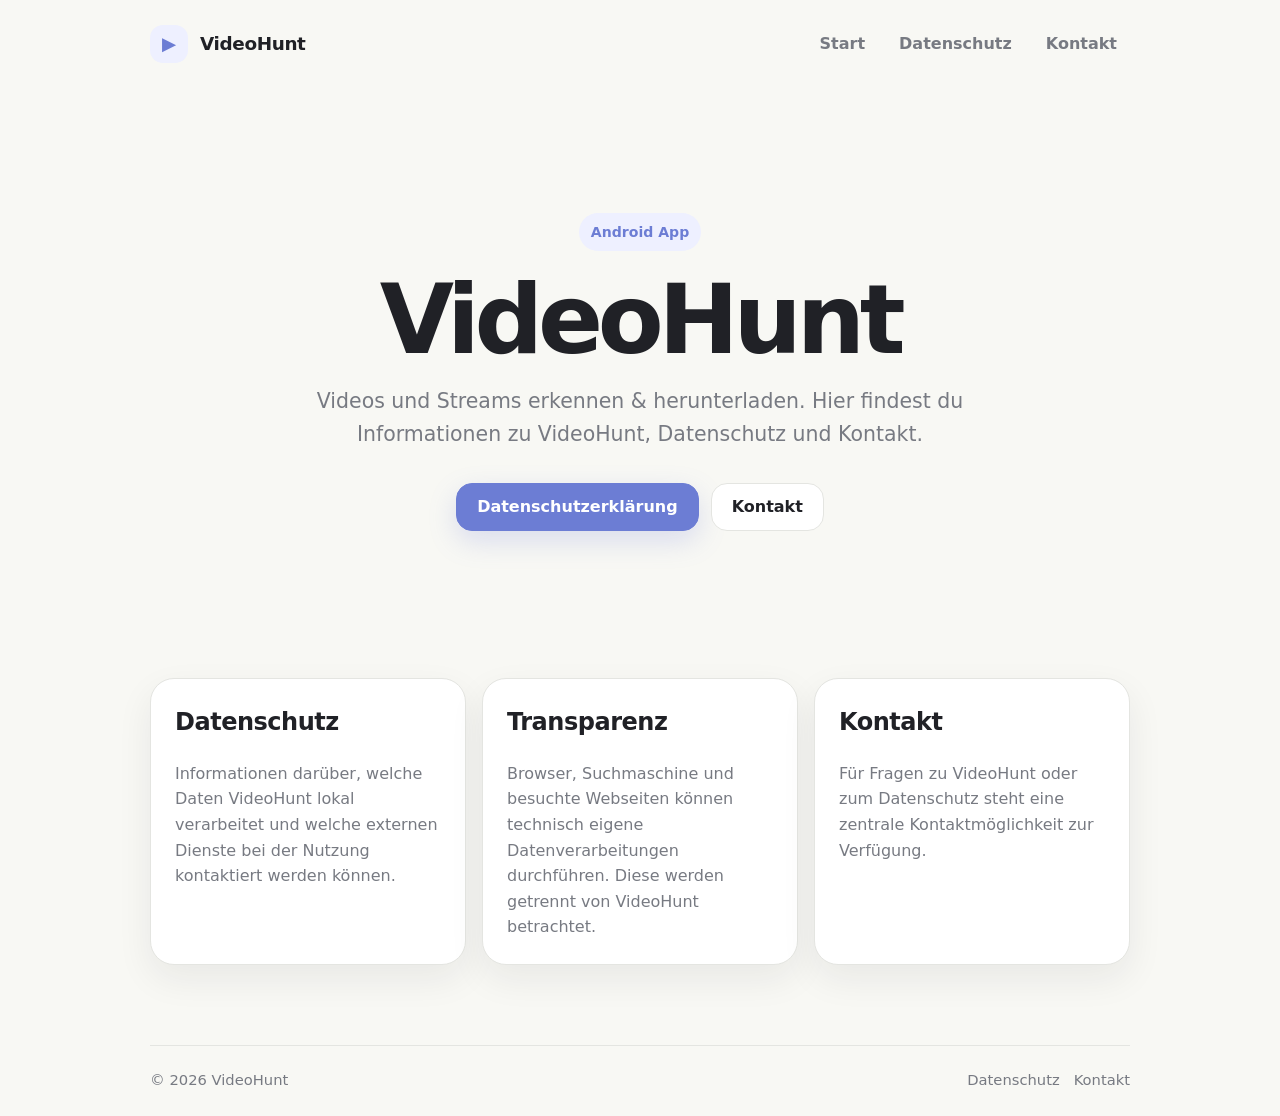
==== index.html @ 34b66975 "Add files via upload" ====
<!doctype html>
<html lang="de">
<head>
  <meta charset="utf-8">
  <meta name="viewport" content="width=device-width, initial-scale=1">
  <meta name="description" content="VideoHunt – Informationen zur Android-App und zum Datenschutz.">
  <meta name="theme-color" content="#f8f8f4">
  <title>VideoHunt</title>
  <link rel="stylesheet" href="styles.css">
</head>
<body>
<div class="site-shell">

<header class="topbar">
  <a class="brand" href="index.html">
    <span class="brand-mark" aria-hidden="true">▶</span>
    <span>VideoHunt</span>
  </a>
  <nav class="nav" aria-label="Hauptnavigation">
    <a href="index.html">Start</a>
    <a href="datenschutz.html">Datenschutz</a>
    <a href="kontakt.html">Kontakt</a>
  </nav>
</header>

<main>
  <section class="hero">
    <div class="hero-card">
      <span class="eyebrow">Android App</span>
      <h1>VideoHunt</h1>
      <p>Videos und Streams erkennen &amp; herunterladen. Hier findest du Informationen zu VideoHunt, Datenschutz und Kontakt.</p>
      <div class="actions">
        <a class="button primary" href="datenschutz.html">Datenschutzerklärung</a>
        <a class="button" href="kontakt.html">Kontakt</a>
      </div>
    </div>
  </section>

  <section class="grid" aria-label="Informationen">
    <article class="card">
      <h2>Datenschutz</h2>
      <p>Informationen darüber, welche Daten VideoHunt lokal verarbeitet und welche externen Dienste bei der Nutzung kontaktiert werden können.</p>
    </article>
    <article class="card">
      <h2>Transparenz</h2>
      <p>Browser, Suchmaschine und besuchte Webseiten können technisch eigene Datenverarbeitungen durchführen. Diese werden getrennt von VideoHunt betrachtet.</p>
    </article>
    <article class="card">
      <h2>Kontakt</h2>
      <p>Für Fragen zu VideoHunt oder zum Datenschutz steht eine zentrale Kontaktmöglichkeit zur Verfügung.</p>
    </article>
  </section>
</main>

<footer>
  <span>© 2026 VideoHunt</span>
  <div class="footer-links">
    <a href="datenschutz.html">Datenschutz</a>
    <a href="kontakt.html">Kontakt</a>
  </div>
</footer>

</div>
</body>
</html>
---- styles.css ----
:root {
  --bg: #f8f8f4;
  --surface: #ffffff;
  --text: #202126;
  --muted: #777a82;
  --line: #e4e5e1;
  --primary: #6c7dd4;
  --primary-soft: #eef0ff;
  --shadow: 0 14px 36px rgba(28, 32, 48, .07);
  --radius-xl: 32px;
  --radius-lg: 24px;
  --radius-md: 18px;
  --max: 980px;
}

* { box-sizing: border-box; }

html { scroll-behavior: smooth; }

body {
  margin: 0;
  font-family: Inter, ui-sans-serif, system-ui, -apple-system, BlinkMacSystemFont,
               "Segoe UI", Roboto, Helvetica, Arial, sans-serif;
  background: var(--bg);
  color: var(--text);
  line-height: 1.6;
}

a { color: inherit; }

.site-shell {
  min-height: 100vh;
  display: flex;
  flex-direction: column;
}

.topbar {
  width: min(calc(100% - 32px), var(--max));
  margin: 22px auto 0;
  display: flex;
  align-items: center;
  justify-content: space-between;
  gap: 20px;
}

.brand {
  display: inline-flex;
  align-items: center;
  gap: 12px;
  text-decoration: none;
  font-weight: 800;
  letter-spacing: -.02em;
  font-size: 1.15rem;
}

.brand-mark {
  width: 38px;
  height: 38px;
  border-radius: 13px;
  display: grid;
  place-items: center;
  background: var(--primary-soft);
  color: var(--primary);
}

.nav {
  display: flex;
  align-items: center;
  gap: 8px;
}

.nav a {
  text-decoration: none;
  color: var(--muted);
  font-weight: 650;
  padding: 9px 13px;
  border-radius: 999px;
}

.nav a:hover,
.nav a[aria-current="page"] {
  color: var(--primary);
  background: var(--primary-soft);
}

main {
  width: min(calc(100% - 32px), var(--max));
  margin: 0 auto;
  flex: 1;
}

.hero {
  min-height: 68vh;
  display: grid;
  place-items: center;
  padding: 72px 0;
}

.hero-card {
  width: 100%;
  max-width: 760px;
  text-align: center;
}

.eyebrow {
  display: inline-flex;
  align-items: center;
  gap: 8px;
  padding: 8px 12px;
  border-radius: 999px;
  background: var(--primary-soft);
  color: var(--primary);
  font-weight: 750;
  font-size: .88rem;
}

h1 {
  margin: 22px 0 10px;
  font-size: clamp(3rem, 8vw, 6rem);
  line-height: .98;
  letter-spacing: -.055em;
}

.hero p {
  margin: 18px auto 0;
  max-width: 660px;
  color: var(--muted);
  font-size: clamp(1.05rem, 2.2vw, 1.28rem);
}

.actions {
  margin-top: 32px;
  display: flex;
  justify-content: center;
  flex-wrap: wrap;
  gap: 12px;
}

.button {
  display: inline-flex;
  align-items: center;
  justify-content: center;
  gap: 8px;
  min-height: 48px;
  padding: 0 20px;
  border-radius: 16px;
  text-decoration: none;
  font-weight: 750;
  border: 1px solid var(--line);
  background: var(--surface);
}

.button.primary {
  background: var(--primary);
  color: white;
  border-color: var(--primary);
  box-shadow: 0 10px 28px rgba(108, 125, 212, .22);
}

.grid {
  display: grid;
  grid-template-columns: repeat(3, 1fr);
  gap: 16px;
  padding-bottom: 80px;
}

.card {
  background: var(--surface);
  border: 1px solid var(--line);
  border-radius: var(--radius-lg);
  padding: 24px;
  box-shadow: var(--shadow);
}

.card h2,
.card h3 {
  margin-top: 0;
  letter-spacing: -.02em;
}

.card p {
  color: var(--muted);
  margin-bottom: 0;
}

.page-header {
  padding: 86px 0 28px;
}

.page-header h1 {
  font-size: clamp(2.5rem, 6vw, 4.7rem);
  margin: 0;
}

.page-header p {
  color: var(--muted);
  max-width: 700px;
}

.content {
  display: grid;
  gap: 18px;
  padding-bottom: 80px;
}

.content section {
  background: var(--surface);
  border: 1px solid var(--line);
  border-radius: var(--radius-lg);
  padding: 26px;
}

.content h2 {
  margin: 0 0 10px;
  letter-spacing: -.025em;
}

.content p,
.content li {
  color: #5e6169;
}

.notice {
  border-left: 4px solid var(--primary);
  background: var(--primary-soft) !important;
}

.placeholder {
  font-weight: 800;
  color: #a13f3f;
  background: #fff0f0;
  padding: 2px 6px;
  border-radius: 6px;
}

footer {
  width: min(calc(100% - 32px), var(--max));
  margin: 0 auto 24px;
  padding-top: 22px;
  border-top: 1px solid var(--line);
  display: flex;
  flex-wrap: wrap;
  gap: 12px 22px;
  align-items: center;
  justify-content: space-between;
  color: var(--muted);
  font-size: .92rem;
}

.footer-links {
  display: flex;
  flex-wrap: wrap;
  gap: 14px;
}

.footer-links a {
  color: var(--muted);
  text-decoration: none;
}

.footer-links a:hover { color: var(--primary); }

@media (max-width: 760px) {
  .topbar {
    align-items: flex-start;
    flex-direction: column;
  }

  .nav {
    width: 100%;
    overflow-x: auto;
  }

  .grid { grid-template-columns: 1fr; }

  .hero {
    min-height: 64vh;
    padding: 56px 0;
  }

  h1 { font-size: clamp(3rem, 15vw, 4.8rem); }

  .page-header { padding-top: 58px; }
}
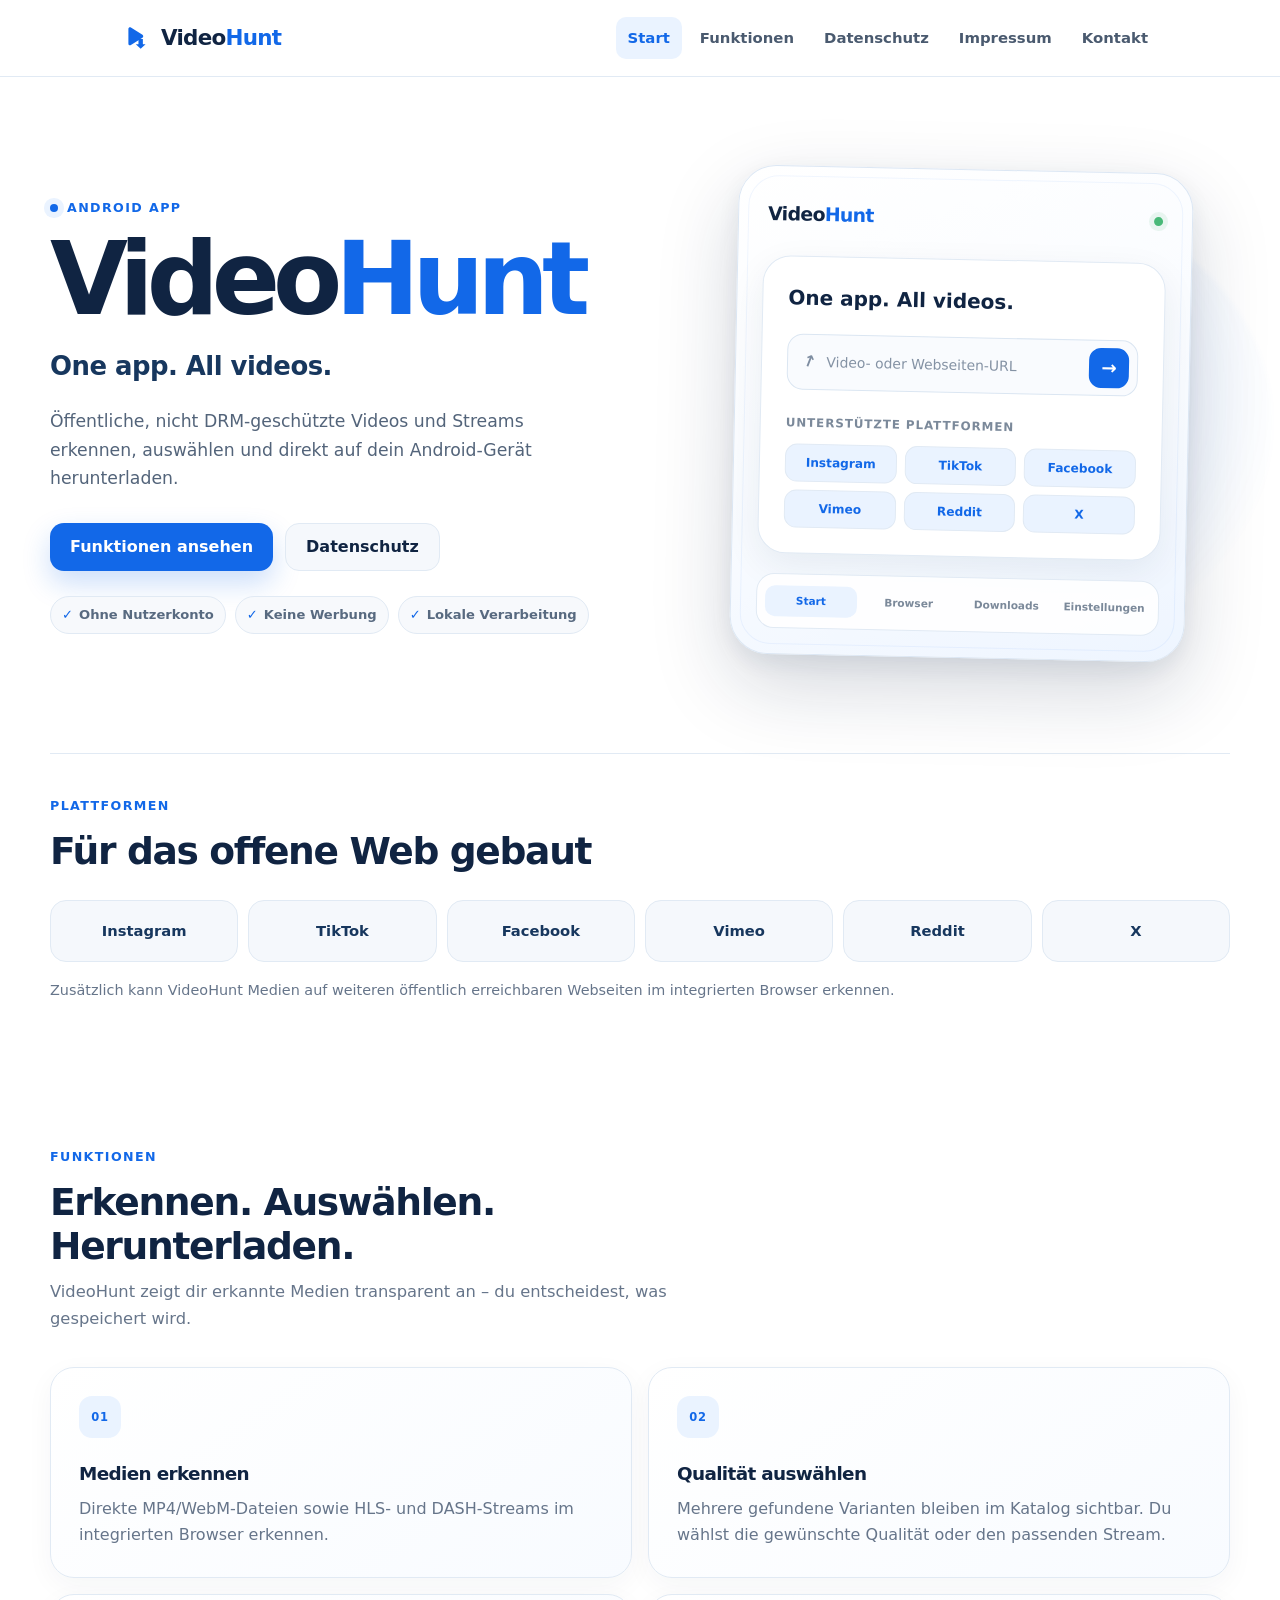
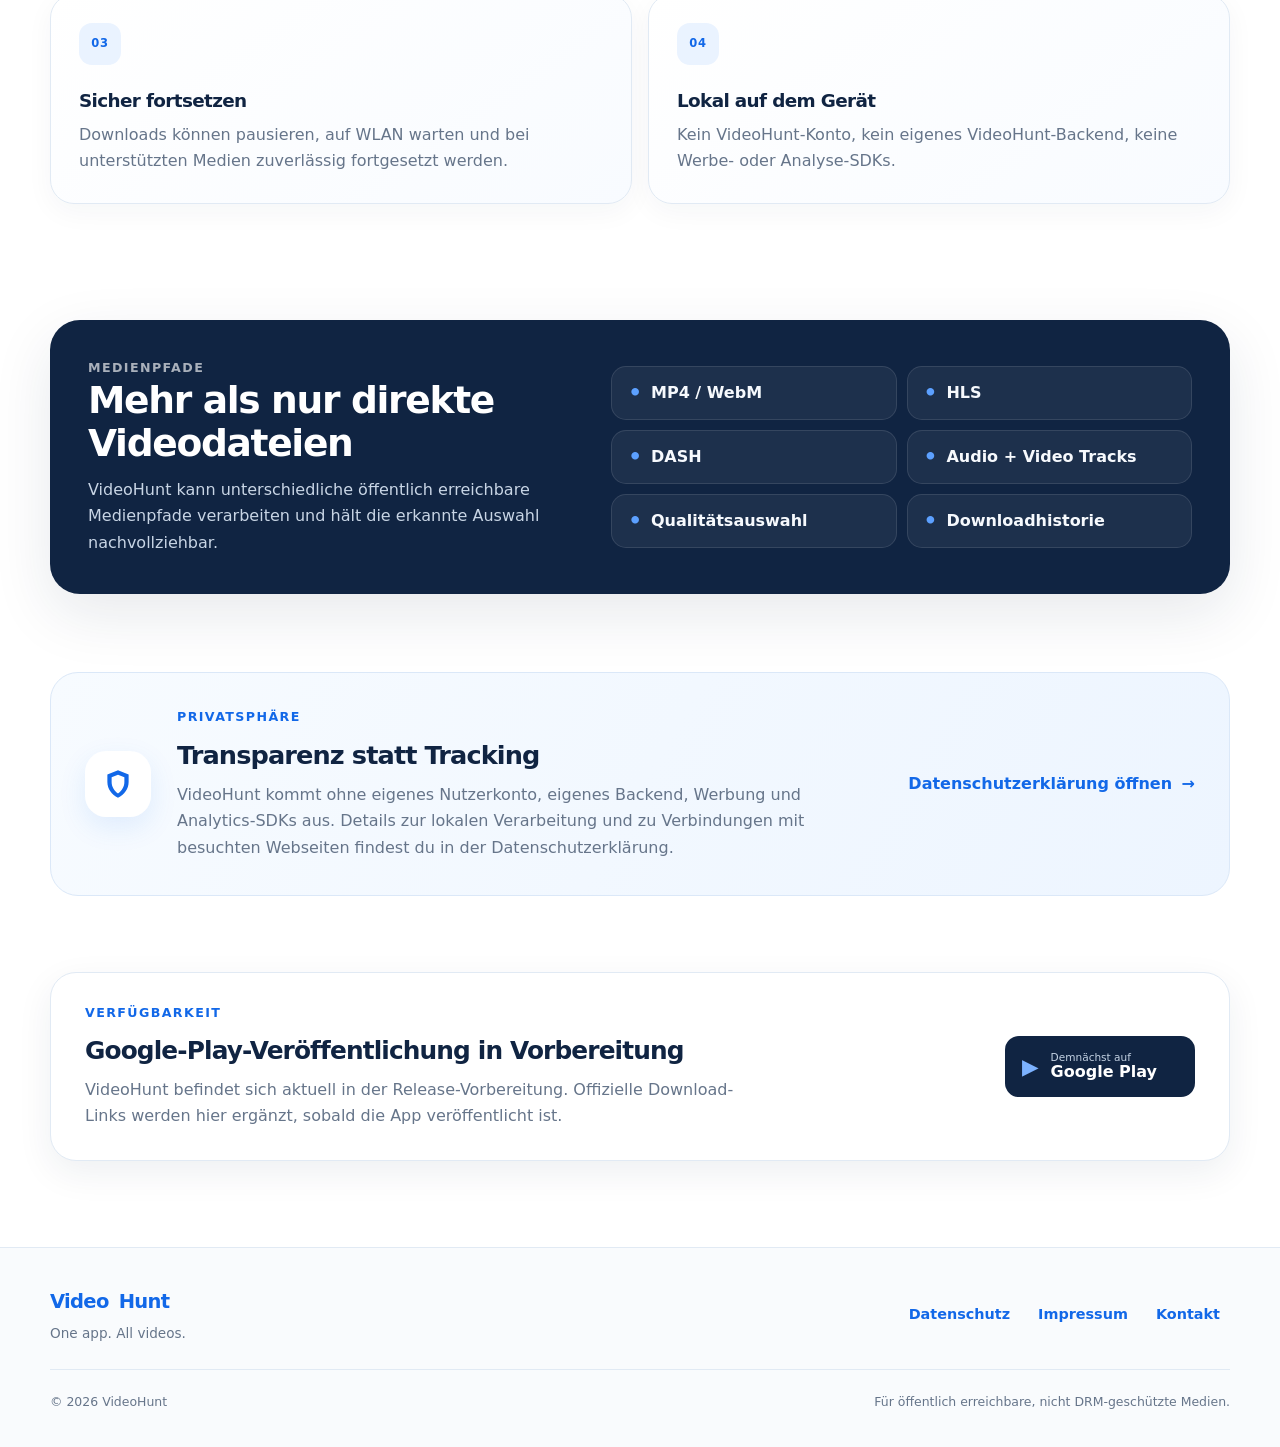
==== commit 4c5e860e: "Add files via upload" ====
--- a/index.html
+++ b/index.html
@@ -3,63 +3,198 @@
 <head>
   <meta charset="utf-8">
   <meta name="viewport" content="width=device-width, initial-scale=1">
-  <meta name="description" content="VideoHunt – Informationen zur Android-App und zum Datenschutz.">
-  <meta name="theme-color" content="#f8f8f4">
-  <title>VideoHunt</title>
+  <meta name="description" content="VideoHunt erkennt öffentlich erreichbare, nicht DRM-geschützte Videos und Streams und lädt sie direkt auf dein Android-Gerät.">
+  <meta name="theme-color" content="#ffffff">
+  <meta name="robots" content="index,follow">
+  <title>VideoHunt – One app. All videos.</title>
   <link rel="stylesheet" href="styles.css">
 </head>
-<body>
-<div class="site-shell">
-
-<header class="topbar">
-  <a class="brand" href="index.html">
-    <span class="brand-mark" aria-hidden="true">▶</span>
-    <span>VideoHunt</span>
-  </a>
-  <nav class="nav" aria-label="Hauptnavigation">
-    <a href="index.html">Start</a>
-    <a href="datenschutz.html">Datenschutz</a>
-    <a href="kontakt.html">Kontakt</a>
-  </nav>
-</header>
-
-<main>
-  <section class="hero">
-    <div class="hero-card">
-      <span class="eyebrow">Android App</span>
-      <h1>VideoHunt</h1>
-      <p>Videos und Streams erkennen &amp; herunterladen. Hier findest du Informationen zu VideoHunt, Datenschutz und Kontakt.</p>
-      <div class="actions">
-        <a class="button primary" href="datenschutz.html">Datenschutzerklärung</a>
-        <a class="button" href="kontakt.html">Kontakt</a>
+<body class="home-page">
+  <header class="site-header">
+    <nav class="site-nav" aria-label="Hauptnavigation">
+      <a class="brand" href="./" aria-label="VideoHunt Startseite">
+        <span class="brand-mark" aria-hidden="true">
+          <svg viewBox="0 0 48 48" role="img">
+            <path d="M13 10.5c0-2 2.2-3.2 3.9-2.1l17.9 11.4c1.6 1 1.6 3.4 0 4.4L16.9 35.6c-1.7 1.1-3.9-.1-3.9-2.1v-23Z" fill="currentColor"/>
+            <path d="M28.6 26.2v8.1h-4.2l7.6 7.2 7.6-7.2h-4.2v-8.1h-6.8Z" fill="currentColor"/>
+          </svg>
+        </span>
+        <span class="brand-word"><span class="brand-video">Video</span><span class="brand-hunt">Hunt</span></span>
+      </a>
+
+      <div class="links">
+        <a class="nav-link active" href="./">Start</a>
+        <a class="nav-link" href="#features">Funktionen</a>
+        <a class="nav-link" href="datenschutz.html">Datenschutz</a>
+        <a class="nav-link" href="impressum.html">Impressum</a>
+        <a class="nav-link" href="kontakt.html">Kontakt</a>
+      </div>
+    </nav>
+  </header>
+
+  <main class="home-main">
+    <section class="hero" aria-labelledby="hero-title">
+      <div class="hero-copy">
+        <div class="eyebrow"><span class="eyebrow-dot"></span> Android App</div>
+        <h1 id="hero-title"><span>Video</span><strong>Hunt</strong></h1>
+        <p class="tagline">One app. All videos.</p>
+        <p class="hero-text">
+          Öffentliche, nicht DRM-geschützte Videos und Streams erkennen, auswählen und direkt auf dein Android-Gerät herunterladen.
+        </p>
+
+        <div class="hero-actions">
+          <a class="button button-primary" href="#features">Funktionen ansehen</a>
+          <a class="button button-secondary" href="datenschutz.html">Datenschutz</a>
+        </div>
+
+        <div class="trust-row" aria-label="VideoHunt Eigenschaften">
+          <span>Ohne Nutzerkonto</span>
+          <span>Keine Werbung</span>
+          <span>Lokale Verarbeitung</span>
+        </div>
+      </div>
+
+      <div class="hero-visual" aria-hidden="true">
+        <div class="visual-glow"></div>
+        <div class="app-shell">
+          <div class="app-topbar">
+            <div class="app-logo-mini"><span>Video</span><strong>Hunt</strong></div>
+            <span class="status-dot"></span>
+          </div>
+          <div class="app-panel">
+            <div class="app-title">One app. All videos.</div>
+            <div class="url-field">
+              <span class="link-symbol">↗</span>
+              <span class="url-placeholder">Video- oder Webseiten-URL</span>
+              <span class="go-button">→</span>
+            </div>
+            <div class="platform-label">Unterstützte Plattformen</div>
+            <div class="platform-grid">
+              <span>Instagram</span>
+              <span>TikTok</span>
+              <span>Facebook</span>
+              <span>Vimeo</span>
+              <span>Reddit</span>
+              <span>X</span>
+            </div>
+          </div>
+          <div class="app-dock">
+            <span class="dock-active">Start</span>
+            <span>Browser</span>
+            <span>Downloads</span>
+            <span>Einstellungen</span>
+          </div>
+        </div>
+      </div>
+    </section>
+
+    <section class="platforms" aria-labelledby="platforms-title">
+      <div class="section-heading compact-heading">
+        <p class="section-kicker">Plattformen</p>
+        <h2 id="platforms-title">Für das offene Web gebaut</h2>
+      </div>
+      <div class="platform-strip" aria-label="Unterstützte Plattformen">
+        <span>Instagram</span>
+        <span>TikTok</span>
+        <span>Facebook</span>
+        <span>Vimeo</span>
+        <span>Reddit</span>
+        <span>X</span>
+      </div>
+      <p class="platform-note">Zusätzlich kann VideoHunt Medien auf weiteren öffentlich erreichbaren Webseiten im integrierten Browser erkennen.</p>
+    </section>
+
+    <section class="features-section" id="features" aria-labelledby="features-title">
+      <div class="section-heading">
+        <p class="section-kicker">Funktionen</p>
+        <h2 id="features-title">Erkennen. Auswählen. Herunterladen.</h2>
+        <p>VideoHunt zeigt dir erkannte Medien transparent an – du entscheidest, was gespeichert wird.</p>
+      </div>
+
+      <div class="feature-grid">
+        <article class="feature-card">
+          <div class="feature-icon" aria-hidden="true">01</div>
+          <h3>Medien erkennen</h3>
+          <p>Direkte MP4/WebM-Dateien sowie HLS- und DASH-Streams im integrierten Browser erkennen.</p>
+        </article>
+
+        <article class="feature-card">
+          <div class="feature-icon" aria-hidden="true">02</div>
+          <h3>Qualität auswählen</h3>
+          <p>Mehrere gefundene Varianten bleiben im Katalog sichtbar. Du wählst die gewünschte Qualität oder den passenden Stream.</p>
+        </article>
+
+        <article class="feature-card">
+          <div class="feature-icon" aria-hidden="true">03</div>
+          <h3>Sicher fortsetzen</h3>
+          <p>Downloads können pausieren, auf WLAN warten und bei unterstützten Medien zuverlässig fortgesetzt werden.</p>
+        </article>
+
+        <article class="feature-card">
+          <div class="feature-icon" aria-hidden="true">04</div>
+          <h3>Lokal auf dem Gerät</h3>
+          <p>Kein VideoHunt-Konto, kein eigenes VideoHunt-Backend, keine Werbe- oder Analyse-SDKs.</p>
+        </article>
+      </div>
+    </section>
+
+    <section class="format-section" aria-labelledby="formats-title">
+      <div class="format-copy">
+        <p class="section-kicker">Medienpfade</p>
+        <h2 id="formats-title">Mehr als nur direkte Videodateien</h2>
+        <p>VideoHunt kann unterschiedliche öffentlich erreichbare Medienpfade verarbeiten und hält die erkannte Auswahl nachvollziehbar.</p>
+      </div>
+      <div class="format-list">
+        <span>MP4 / WebM</span>
+        <span>HLS</span>
+        <span>DASH</span>
+        <span>Audio + Video Tracks</span>
+        <span>Qualitätsauswahl</span>
+        <span>Downloadhistorie</span>
+      </div>
+    </section>
+
+    <section class="privacy-section" aria-labelledby="privacy-title">
+      <div class="privacy-badge" aria-hidden="true">
+        <svg viewBox="0 0 32 32"><path d="M16 3 6 7v7.2c0 6.5 4.1 12 10 14.8 5.9-2.8 10-8.3 10-14.8V7L16 3Zm0 4.2 6 2.4v4.6c0 4.5-2.5 8.5-6 10.8-3.5-2.3-6-6.3-6-10.8V9.6l6-2.4Z" fill="currentColor"/></svg>
+      </div>
+      <div class="privacy-copy">
+        <p class="section-kicker">Privatsphäre</p>
+        <h2 id="privacy-title">Transparenz statt Tracking</h2>
+        <p>VideoHunt kommt ohne eigenes Nutzerkonto, eigenes Backend, Werbung und Analytics-SDKs aus. Details zur lokalen Verarbeitung und zu Verbindungen mit besuchten Webseiten findest du in der Datenschutzerklärung.</p>
+      </div>
+      <a class="text-link" href="datenschutz.html">Datenschutzerklärung öffnen <span>→</span></a>
+    </section>
+
+    <section class="release-note" aria-label="Hinweis zur Verfügbarkeit">
+      <div>
+        <p class="section-kicker">Verfügbarkeit</p>
+        <h2>Google-Play-Veröffentlichung in Vorbereitung</h2>
+        <p>VideoHunt befindet sich aktuell in der Release-Vorbereitung. Offizielle Download-Links werden hier ergänzt, sobald die App veröffentlicht ist.</p>
+      </div>
+      <div class="play-placeholder" aria-hidden="true">
+        <span class="play-triangle">▶</span>
+        <div><small>Demnächst auf</small><strong>Google Play</strong></div>
+      </div>
+    </section>
+  </main>
+
+  <footer class="site-footer">
+    <div class="footer-inner">
+      <div class="footer-brand">
+        <a class="brand footer-logo" href="./"><span class="brand-video">Video</span><span class="brand-hunt">Hunt</span></a>
+        <p>One app. All videos.</p>
+      </div>
+      <div class="footer-links">
+        <a href="datenschutz.html">Datenschutz</a>
+        <a href="impressum.html">Impressum</a>
+        <a href="kontakt.html">Kontakt</a>
       </div>
     </div>
-  </section>
-
-  <section class="grid" aria-label="Informationen">
-    <article class="card">
-      <h2>Datenschutz</h2>
-      <p>Informationen darüber, welche Daten VideoHunt lokal verarbeitet und welche externen Dienste bei der Nutzung kontaktiert werden können.</p>
-    </article>
-    <article class="card">
-      <h2>Transparenz</h2>
-      <p>Browser, Suchmaschine und besuchte Webseiten können technisch eigene Datenverarbeitungen durchführen. Diese werden getrennt von VideoHunt betrachtet.</p>
-    </article>
-    <article class="card">
-      <h2>Kontakt</h2>
-      <p>Für Fragen zu VideoHunt oder zum Datenschutz steht eine zentrale Kontaktmöglichkeit zur Verfügung.</p>
-    </article>
-  </section>
-</main>
-
-<footer>
-  <span>© 2026 VideoHunt</span>
-  <div class="footer-links">
-    <a href="datenschutz.html">Datenschutz</a>
-    <a href="kontakt.html">Kontakt</a>
-  </div>
-</footer>
-
-</div>
+    <div class="footer-bottom">
+      <span>© 2026 VideoHunt</span>
+      <span>Für öffentlich erreichbare, nicht DRM-geschützte Medien.</span>
+    </div>
+  </footer>
 </body>
 </html>
--- a/styles.css
+++ b/styles.css
@@ -1,284 +1,289 @@
 :root {
-  --bg: #f8f8f4;
-  --surface: #ffffff;
-  --text: #202126;
-  --muted: #777a82;
-  --line: #e4e5e1;
-  --primary: #6c7dd4;
-  --primary-soft: #eef0ff;
-  --shadow: 0 14px 36px rgba(28, 32, 48, .07);
-  --radius-xl: 32px;
-  --radius-lg: 24px;
-  --radius-md: 18px;
-  --max: 980px;
+  color-scheme: light;
+  --blue: #1268e8;
+  --blue-strong: #0758d3;
+  --blue-soft: #eaf3ff;
+  --navy: #102442;
+  --navy-2: #17375e;
+  --text: #263447;
+  --muted: #66758a;
+  --surface: #f5f8fc;
+  --surface-strong: #edf4fc;
+  --line: #e1eaf4;
+  --white: #ffffff;
+  --shadow: 0 20px 60px rgba(16, 36, 66, .10);
+  --shadow-soft: 0 12px 36px rgba(16, 36, 66, .07);
 }
 
 * { box-sizing: border-box; }
-
 html { scroll-behavior: smooth; }
-
 body {
   margin: 0;
-  font-family: Inter, ui-sans-serif, system-ui, -apple-system, BlinkMacSystemFont,
-               "Segoe UI", Roboto, Helvetica, Arial, sans-serif;
-  background: var(--bg);
+  font-family: Inter, ui-sans-serif, system-ui, -apple-system, BlinkMacSystemFont, "Segoe UI", sans-serif;
   color: var(--text);
-  line-height: 1.6;
-}
-
-a { color: inherit; }
-
-.site-shell {
-  min-height: 100vh;
+  background: var(--white);
+  line-height: 1.65;
+  -webkit-font-smoothing: antialiased;
+}
+
+a { color: var(--blue); text-underline-offset: 3px; }
+a:hover { color: var(--blue-strong); }
+
+header { border-bottom: 1px solid var(--line); background: rgba(255,255,255,.94); }
+.site-header { position: sticky; top: 0; z-index: 50; backdrop-filter: blur(14px); }
+nav, main, footer { width: min(1040px, calc(100% - 36px)); margin-inline: auto; }
+
+nav,
+.site-nav {
+  min-height: 76px;
   display: flex;
-  flex-direction: column;
-}
-
-.topbar {
-  width: min(calc(100% - 32px), var(--max));
-  margin: 22px auto 0;
-  display: flex;
   align-items: center;
   justify-content: space-between;
-  gap: 20px;
+  gap: 28px;
 }
 
 .brand {
   display: inline-flex;
   align-items: center;
-  gap: 12px;
+  gap: 10px;
+  color: var(--navy);
+  font-size: 1.34rem;
+  font-weight: 850;
+  letter-spacing: -.035em;
   text-decoration: none;
-  font-weight: 800;
-  letter-spacing: -.02em;
-  font-size: 1.15rem;
-}
-
+  white-space: nowrap;
+}
+.brand:hover { color: var(--navy); }
 .brand-mark {
-  width: 38px;
-  height: 38px;
-  border-radius: 13px;
+  width: 31px;
+  height: 31px;
   display: grid;
   place-items: center;
-  background: var(--primary-soft);
-  color: var(--primary);
-}
-
-.nav {
+  color: var(--blue);
+}
+.brand-mark svg { width: 100%; height: 100%; display: block; }
+.brand-word { display: inline-flex; }
+.brand-video { color: var(--navy); }
+.brand-hunt { color: var(--blue); }
+.brand > span:not(.brand-mark):not(.brand-word) { color: var(--blue); }
+
+.links {
   display: flex;
   align-items: center;
-  gap: 8px;
-}
-
-.nav a {
+  justify-content: flex-end;
+  gap: 6px;
+  flex-wrap: wrap;
+}
+.links a,
+.nav-link {
+  color: #4a5a6f;
+  padding: 9px 12px;
+  border-radius: 10px;
+  font-size: .93rem;
+  font-weight: 650;
   text-decoration: none;
-  color: var(--muted);
-  font-weight: 650;
-  padding: 9px 13px;
-  border-radius: 999px;
-}
-
-.nav a:hover,
-.nav a[aria-current="page"] {
-  color: var(--primary);
-  background: var(--primary-soft);
-}
-
-main {
-  width: min(calc(100% - 32px), var(--max));
-  margin: 0 auto;
-  flex: 1;
-}
-
-.hero {
-  min-height: 68vh;
-  display: grid;
-  place-items: center;
-  padding: 72px 0;
-}
-
-.hero-card {
-  width: 100%;
-  max-width: 760px;
-  text-align: center;
-}
-
-.eyebrow {
-  display: inline-flex;
-  align-items: center;
-  gap: 8px;
-  padding: 8px 12px;
-  border-radius: 999px;
-  background: var(--primary-soft);
-  color: var(--primary);
-  font-weight: 750;
-  font-size: .88rem;
-}
-
-h1 {
-  margin: 22px 0 10px;
-  font-size: clamp(3rem, 8vw, 6rem);
-  line-height: .98;
-  letter-spacing: -.055em;
-}
-
-.hero p {
-  margin: 18px auto 0;
-  max-width: 660px;
-  color: var(--muted);
-  font-size: clamp(1.05rem, 2.2vw, 1.28rem);
-}
-
-.actions {
-  margin-top: 32px;
-  display: flex;
-  justify-content: center;
-  flex-wrap: wrap;
-  gap: 12px;
-}
-
-.button {
-  display: inline-flex;
-  align-items: center;
-  justify-content: center;
-  gap: 8px;
-  min-height: 48px;
-  padding: 0 20px;
-  border-radius: 16px;
-  text-decoration: none;
-  font-weight: 750;
-  border: 1px solid var(--line);
-  background: var(--surface);
-}
-
-.button.primary {
-  background: var(--primary);
-  color: white;
-  border-color: var(--primary);
-  box-shadow: 0 10px 28px rgba(108, 125, 212, .22);
-}
-
-.grid {
-  display: grid;
-  grid-template-columns: repeat(3, 1fr);
-  gap: 16px;
-  padding-bottom: 80px;
-}
+  transition: background .18s ease, color .18s ease;
+}
+.links a:hover,
+.nav-link:hover { color: var(--blue); background: var(--blue-soft); }
+.links .active { color: var(--blue); background: var(--blue-soft); }
+
+main { padding: 54px 0 76px; }
+h1, h2, h3 { color: var(--navy); line-height: 1.16; letter-spacing: -.035em; }
+h1 { font-size: clamp(2.25rem, 6vw, 3.4rem); margin: 0; }
+h2 { font-size: clamp(1.65rem, 3.5vw, 2.35rem); margin: 0; }
+h3 { font-size: 1.15rem; margin: 0; }
+p { margin-top: .7rem; }
+.meta { color: var(--muted); }
 
 .card {
   background: var(--surface);
   border: 1px solid var(--line);
-  border-radius: var(--radius-lg);
+  border-radius: 22px;
   padding: 24px;
-  box-shadow: var(--shadow);
-}
-
-.card h2,
-.card h3 {
-  margin-top: 0;
-  letter-spacing: -.02em;
-}
-
-.card p {
-  color: var(--muted);
-  margin-bottom: 0;
-}
-
-.page-header {
-  padding: 86px 0 28px;
-}
-
-.page-header h1 {
-  font-size: clamp(2.5rem, 6vw, 4.7rem);
-  margin: 0;
-}
-
-.page-header p {
-  color: var(--muted);
-  max-width: 700px;
-}
-
-.content {
+}
+
+/* Landing page */
+.home-main { width: min(1180px, calc(100% - 36px)); padding-top: 0; }
+.hero {
+  min-height: 650px;
   display: grid;
-  gap: 18px;
-  padding-bottom: 80px;
-}
-
-.content section {
-  background: var(--surface);
-  border: 1px solid var(--line);
-  border-radius: var(--radius-lg);
-  padding: 26px;
-}
-
-.content h2 {
-  margin: 0 0 10px;
-  letter-spacing: -.025em;
-}
-
-.content p,
-.content li {
-  color: #5e6169;
-}
-
-.notice {
-  border-left: 4px solid var(--primary);
-  background: var(--primary-soft) !important;
-}
-
-.placeholder {
+  grid-template-columns: minmax(0, 1.02fr) minmax(360px, .98fr);
+  align-items: center;
+  gap: clamp(38px, 7vw, 86px);
+  padding: 72px 0 74px;
+}
+.hero-copy { max-width: 640px; }
+.eyebrow,
+.section-kicker {
+  margin: 0 0 13px;
+  color: var(--blue);
+  font-size: .79rem;
   font-weight: 800;
-  color: #a13f3f;
-  background: #fff0f0;
-  padding: 2px 6px;
-  border-radius: 6px;
-}
-
-footer {
-  width: min(calc(100% - 32px), var(--max));
-  margin: 0 auto 24px;
-  padding-top: 22px;
-  border-top: 1px solid var(--line);
-  display: flex;
-  flex-wrap: wrap;
-  gap: 12px 22px;
-  align-items: center;
-  justify-content: space-between;
-  color: var(--muted);
-  font-size: .92rem;
-}
-
-.footer-links {
-  display: flex;
-  flex-wrap: wrap;
-  gap: 14px;
-}
-
-.footer-links a {
-  color: var(--muted);
+  letter-spacing: .11em;
+  text-transform: uppercase;
+}
+.eyebrow { display: inline-flex; align-items: center; gap: 9px; }
+.eyebrow-dot { width: 8px; height: 8px; border-radius: 99px; background: var(--blue); box-shadow: 0 0 0 6px var(--blue-soft); }
+.hero h1 { font-size: clamp(3.6rem, 8.4vw, 6.3rem); letter-spacing: -.07em; line-height: .94; }
+.hero h1 span { color: var(--navy); font-weight: 850; }
+.hero h1 strong { color: var(--blue); font-weight: 850; }
+.tagline { color: var(--navy-2); font-size: clamp(1.25rem, 3vw, 1.62rem); font-weight: 720; letter-spacing: -.02em; margin: 18px 0 0; }
+.hero-text { max-width: 620px; margin: 20px 0 0; color: #53647a; font-size: 1.08rem; }
+.hero-actions { display: flex; gap: 12px; flex-wrap: wrap; margin-top: 30px; }
+.button {
+  min-height: 48px;
+  display: inline-flex;
+  align-items: center;
+  justify-content: center;
+  padding: 0 20px;
+  border-radius: 14px;
+  font-weight: 760;
   text-decoration: none;
-}
-
-.footer-links a:hover { color: var(--primary); }
+  transition: transform .18s ease, box-shadow .18s ease, background .18s ease;
+}
+.button:hover { transform: translateY(-1px); }
+.button-primary { color: #fff; background: var(--blue); box-shadow: 0 12px 28px rgba(18,104,232,.22); }
+.button-primary:hover { color: #fff; background: var(--blue-strong); box-shadow: 0 16px 34px rgba(18,104,232,.28); }
+.button-secondary { color: var(--navy); background: var(--surface); border: 1px solid var(--line); }
+.button-secondary:hover { color: var(--blue); background: var(--blue-soft); }
+.trust-row { display: flex; flex-wrap: wrap; gap: 9px; margin-top: 25px; }
+.trust-row span { color: #586a80; background: #f7f9fc; border: 1px solid var(--line); border-radius: 999px; padding: 7px 11px; font-size: .82rem; font-weight: 650; }
+.trust-row span::before { content: "✓"; color: var(--blue); font-weight: 900; margin-right: 6px; }
+
+.hero-visual { position: relative; min-height: 530px; display: grid; place-items: center; }
+.visual-glow { position: absolute; inset: 8% -8% 4% 5%; border-radius: 50%; background: radial-gradient(circle at 52% 44%, rgba(18,104,232,.19), rgba(18,104,232,.05) 48%, transparent 72%); filter: blur(2px); }
+.app-shell {
+  position: relative;
+  width: min(100%, 455px);
+  min-height: 472px;
+  padding: 25px;
+  border: 1px solid #dce7f4;
+  border-radius: 38px;
+  background: linear-gradient(160deg, #fff 0%, #f8fbff 58%, #eef5ff 100%);
+  box-shadow: 0 30px 80px rgba(16, 36, 66, .18), 0 8px 22px rgba(16, 36, 66, .07);
+  transform: rotate(1.2deg);
+}
+.app-shell::before { content: ""; position: absolute; inset: 9px; border-radius: 31px; border: 1px solid rgba(18,104,232,.06); pointer-events: none; }
+.app-topbar { display: flex; align-items: center; justify-content: space-between; padding: 7px 4px 26px; }
+.app-logo-mini { color: var(--navy); font-size: 1.18rem; font-weight: 850; letter-spacing: -.035em; }
+.app-logo-mini strong { color: var(--blue); }
+.status-dot { width: 9px; height: 9px; background: #49b978; border-radius: 99px; box-shadow: 0 0 0 5px rgba(73,185,120,.11); }
+.app-panel { background: #fff; border: 1px solid var(--line); border-radius: 28px; padding: 25px; box-shadow: var(--shadow-soft); }
+.app-title { color: var(--navy); font-size: 1.25rem; font-weight: 780; }
+.url-field { display: grid; grid-template-columns: auto 1fr auto; align-items: center; gap: 10px; margin-top: 19px; min-height: 56px; padding: 7px 8px 7px 15px; border: 1px solid #dbe6f2; border-radius: 16px; background: #f9fbfe; }
+.link-symbol { color: #7e8da1; font-weight: 800; transform: rotate(-25deg); }
+.url-placeholder { color: #8492a4; font-size: .87rem; white-space: nowrap; overflow: hidden; text-overflow: ellipsis; }
+.go-button { width: 40px; height: 40px; border-radius: 12px; display: grid; place-items: center; color: #fff; background: var(--blue); font-size: 1.15rem; font-weight: 800; }
+.platform-label { margin-top: 24px; color: #7b899a; font-size: .74rem; font-weight: 800; text-transform: uppercase; letter-spacing: .08em; }
+.platform-grid { display: grid; grid-template-columns: repeat(3, 1fr); gap: 8px; margin-top: 10px; }
+.platform-grid span { display: grid; place-items: center; min-height: 38px; border: 1px solid #e1eaf4; border-radius: 12px; color: var(--blue); background: var(--blue-soft); font-size: .76rem; font-weight: 740; }
+.app-dock { display: grid; grid-template-columns: repeat(4, 1fr); gap: 6px; margin-top: 20px; padding: 11px 8px; border: 1px solid var(--line); border-radius: 18px; background: rgba(255,255,255,.9); }
+.app-dock span { color: #7b899a; text-align: center; font-size: .66rem; font-weight: 700; padding: 7px 2px; border-radius: 10px; }
+.app-dock .dock-active { color: var(--blue); background: var(--blue-soft); }
+
+.platforms { padding: 42px 0 68px; border-top: 1px solid var(--line); }
+.compact-heading { display: grid; grid-template-columns: auto 1fr; align-items: baseline; column-gap: 20px; }
+.compact-heading .section-kicker { grid-column: 1 / -1; }
+.platform-strip { display: grid; grid-template-columns: repeat(6, 1fr); gap: 10px; margin-top: 27px; }
+.platform-strip span { min-height: 62px; display: grid; place-items: center; padding: 10px; border: 1px solid var(--line); border-radius: 16px; background: var(--surface); color: var(--navy-2); font-size: .92rem; font-weight: 730; }
+.platform-note { color: var(--muted); font-size: .9rem; margin: 17px 0 0; }
+
+.features-section { padding: 76px 0; }
+.section-heading { max-width: 700px; }
+.section-heading > p:last-child { color: var(--muted); font-size: 1.02rem; }
+.feature-grid { display: grid; grid-template-columns: repeat(2, minmax(0, 1fr)); gap: 16px; margin-top: 34px; }
+.feature-card { padding: 28px; border: 1px solid var(--line); border-radius: 24px; background: linear-gradient(145deg, #fff, #f8fbff); box-shadow: 0 8px 28px rgba(16,36,66,.045); }
+.feature-icon { width: 42px; height: 42px; display: grid; place-items: center; margin-bottom: 25px; border-radius: 13px; color: var(--blue); background: var(--blue-soft); font-size: .72rem; font-weight: 850; letter-spacing: .07em; }
+.feature-card p { color: var(--muted); margin-bottom: 0; }
+
+.format-section { display: grid; grid-template-columns: .9fr 1.1fr; gap: 48px; align-items: center; margin: 40px 0 78px; padding: 38px; border-radius: 30px; background: var(--navy); box-shadow: var(--shadow); }
+.format-section h2, .format-section .section-kicker { color: #fff; }
+.format-section .section-kicker { opacity: .64; }
+.format-section p { color: #c8d5e5; margin-bottom: 0; }
+.format-list { display: grid; grid-template-columns: repeat(2, 1fr); gap: 10px; }
+.format-list span { min-height: 54px; display: flex; align-items: center; padding: 0 16px; border: 1px solid rgba(255,255,255,.11); border-radius: 15px; color: #f6f9fd; background: rgba(255,255,255,.055); font-weight: 700; }
+.format-list span::before { content: "•"; color: #5ca0ff; font-size: 1.35rem; margin-right: 9px; }
+
+.privacy-section { display: grid; grid-template-columns: auto 1fr auto; align-items: center; gap: 26px; padding: 34px; border: 1px solid #dbe8f8; border-radius: 28px; background: linear-gradient(120deg, #f7fbff, #edf5ff); }
+.privacy-badge { width: 66px; height: 66px; display: grid; place-items: center; border-radius: 21px; color: var(--blue); background: #fff; box-shadow: 0 10px 28px rgba(18,104,232,.10); }
+.privacy-badge svg { width: 34px; height: 34px; }
+.privacy-copy h2 { font-size: 1.6rem; }
+.privacy-copy p:last-child { color: var(--muted); margin-bottom: 0; }
+.text-link { font-weight: 760; text-decoration: none; white-space: nowrap; }
+.text-link span { margin-left: 4px; }
+
+.release-note { display: flex; align-items: center; justify-content: space-between; gap: 30px; margin: 76px 0 10px; padding: 30px 34px; border: 1px solid var(--line); border-radius: 26px; background: #fff; box-shadow: var(--shadow-soft); }
+.release-note h2 { font-size: 1.55rem; }
+.release-note p:last-child { color: var(--muted); max-width: 680px; margin-bottom: 0; }
+.play-placeholder { min-width: 190px; display: flex; align-items: center; gap: 12px; padding: 13px 17px; border-radius: 14px; background: var(--navy); color: #fff; }
+.play-triangle { color: #7cb2ff; font-size: 1.35rem; }
+.play-placeholder div { display: flex; flex-direction: column; line-height: 1.12; }
+.play-placeholder small { color: #c4d2e3; font-size: .66rem; }
+.play-placeholder strong { font-size: 1rem; }
+
+.site-footer { width: 100%; margin: 0; padding: 0; border-top: 1px solid var(--line); background: #f9fbfd; color: var(--muted); }
+.footer-inner, .footer-bottom { width: min(1180px, calc(100% - 36px)); margin-inline: auto; }
+.footer-inner { display: flex; align-items: center; justify-content: space-between; gap: 30px; padding: 38px 0 25px; }
+.footer-logo { font-size: 1.22rem; }
+.footer-brand p { margin: 4px 0 0; font-size: .85rem; }
+.footer-links { display: flex; gap: 8px; flex-wrap: wrap; }
+.footer-links a { padding: 8px 10px; border-radius: 9px; text-decoration: none; font-size: .9rem; font-weight: 650; }
+.footer-links a:hover { background: var(--blue-soft); }
+.footer-bottom { display: flex; justify-content: space-between; gap: 20px; padding: 22px 0 34px; border-top: 1px solid var(--line); font-size: .78rem; }
+
+/* Legal/contact pages */
+body:not(.home-page) main { width: min(920px, calc(100% - 36px)); padding: 54px 0 72px; }
+body:not(.home-page) main > h1 { margin-bottom: 8px; }
+body:not(.home-page) main > h2 { margin-top: 2.35rem; font-size: 1.45rem; }
+body:not(.home-page) main > p { color: #45566b; }
+body:not(.home-page) .card { margin: 24px 0 34px; box-shadow: 0 8px 26px rgba(16,36,66,.04); }
+body:not(.home-page) footer { width: min(920px, calc(100% - 36px)); margin: auto; border-top: 1px solid var(--line); padding: 28px 0 44px; color: var(--muted); }
+
+@media (max-width: 920px) {
+  .hero { grid-template-columns: 1fr; min-height: auto; padding-top: 64px; }
+  .hero-copy { max-width: 720px; }
+  .hero-visual { min-height: 500px; }
+  .app-shell { width: min(100%, 480px); }
+  .platform-strip { grid-template-columns: repeat(3, 1fr); }
+  .format-section { grid-template-columns: 1fr; }
+  .privacy-section { grid-template-columns: auto 1fr; }
+  .privacy-section .text-link { grid-column: 2; }
+}
 
 @media (max-width: 760px) {
-  .topbar {
-    align-items: flex-start;
-    flex-direction: column;
-  }
-
-  .nav {
-    width: 100%;
-    overflow-x: auto;
-  }
-
-  .grid { grid-template-columns: 1fr; }
-
-  .hero {
-    min-height: 64vh;
-    padding: 56px 0;
-  }
-
-  h1 { font-size: clamp(3rem, 15vw, 4.8rem); }
-
-  .page-header { padding-top: 58px; }
-}
+  .site-header { position: static; }
+  nav, .site-nav { align-items: flex-start; flex-direction: column; padding: 17px 0; gap: 12px; }
+  .links { width: 100%; justify-content: flex-start; gap: 3px; }
+  .links a, .nav-link { padding: 7px 9px; font-size: .87rem; }
+  .hero { padding-top: 50px; }
+  .feature-grid { grid-template-columns: 1fr; }
+  .release-note { align-items: flex-start; flex-direction: column; }
+  .footer-inner, .footer-bottom { align-items: flex-start; flex-direction: column; }
+}
+
+@media (max-width: 560px) {
+  nav, main, footer, .home-main, .footer-inner, .footer-bottom, body:not(.home-page) main, body:not(.home-page) footer { width: min(100% - 28px, 1180px); }
+  .hero { gap: 30px; padding: 44px 0 54px; }
+  .hero h1 { font-size: clamp(3rem, 17vw, 4.5rem); }
+  .hero-text { font-size: 1rem; }
+  .hero-actions { flex-direction: column; }
+  .button { width: 100%; }
+  .hero-visual { min-height: 410px; }
+  .app-shell { min-height: 0; padding: 18px; border-radius: 28px; }
+  .app-panel { padding: 18px; border-radius: 21px; }
+  .platform-grid { grid-template-columns: repeat(2, 1fr); }
+  .platform-strip { grid-template-columns: repeat(2, 1fr); }
+  .platforms, .features-section { padding: 55px 0; }
+  .format-section { margin: 20px 0 58px; padding: 25px 20px; border-radius: 23px; }
+  .format-list { grid-template-columns: 1fr; }
+  .privacy-section { grid-template-columns: 1fr; padding: 25px 20px; }
+  .privacy-section .text-link { grid-column: 1; }
+  .release-note { margin-top: 55px; padding: 25px 20px; }
+  .play-placeholder { width: 100%; }
+}
+
+@media (prefers-reduced-motion: reduce) {
+  html { scroll-behavior: auto; }
+  *, *::before, *::after { transition: none !important; }
+}
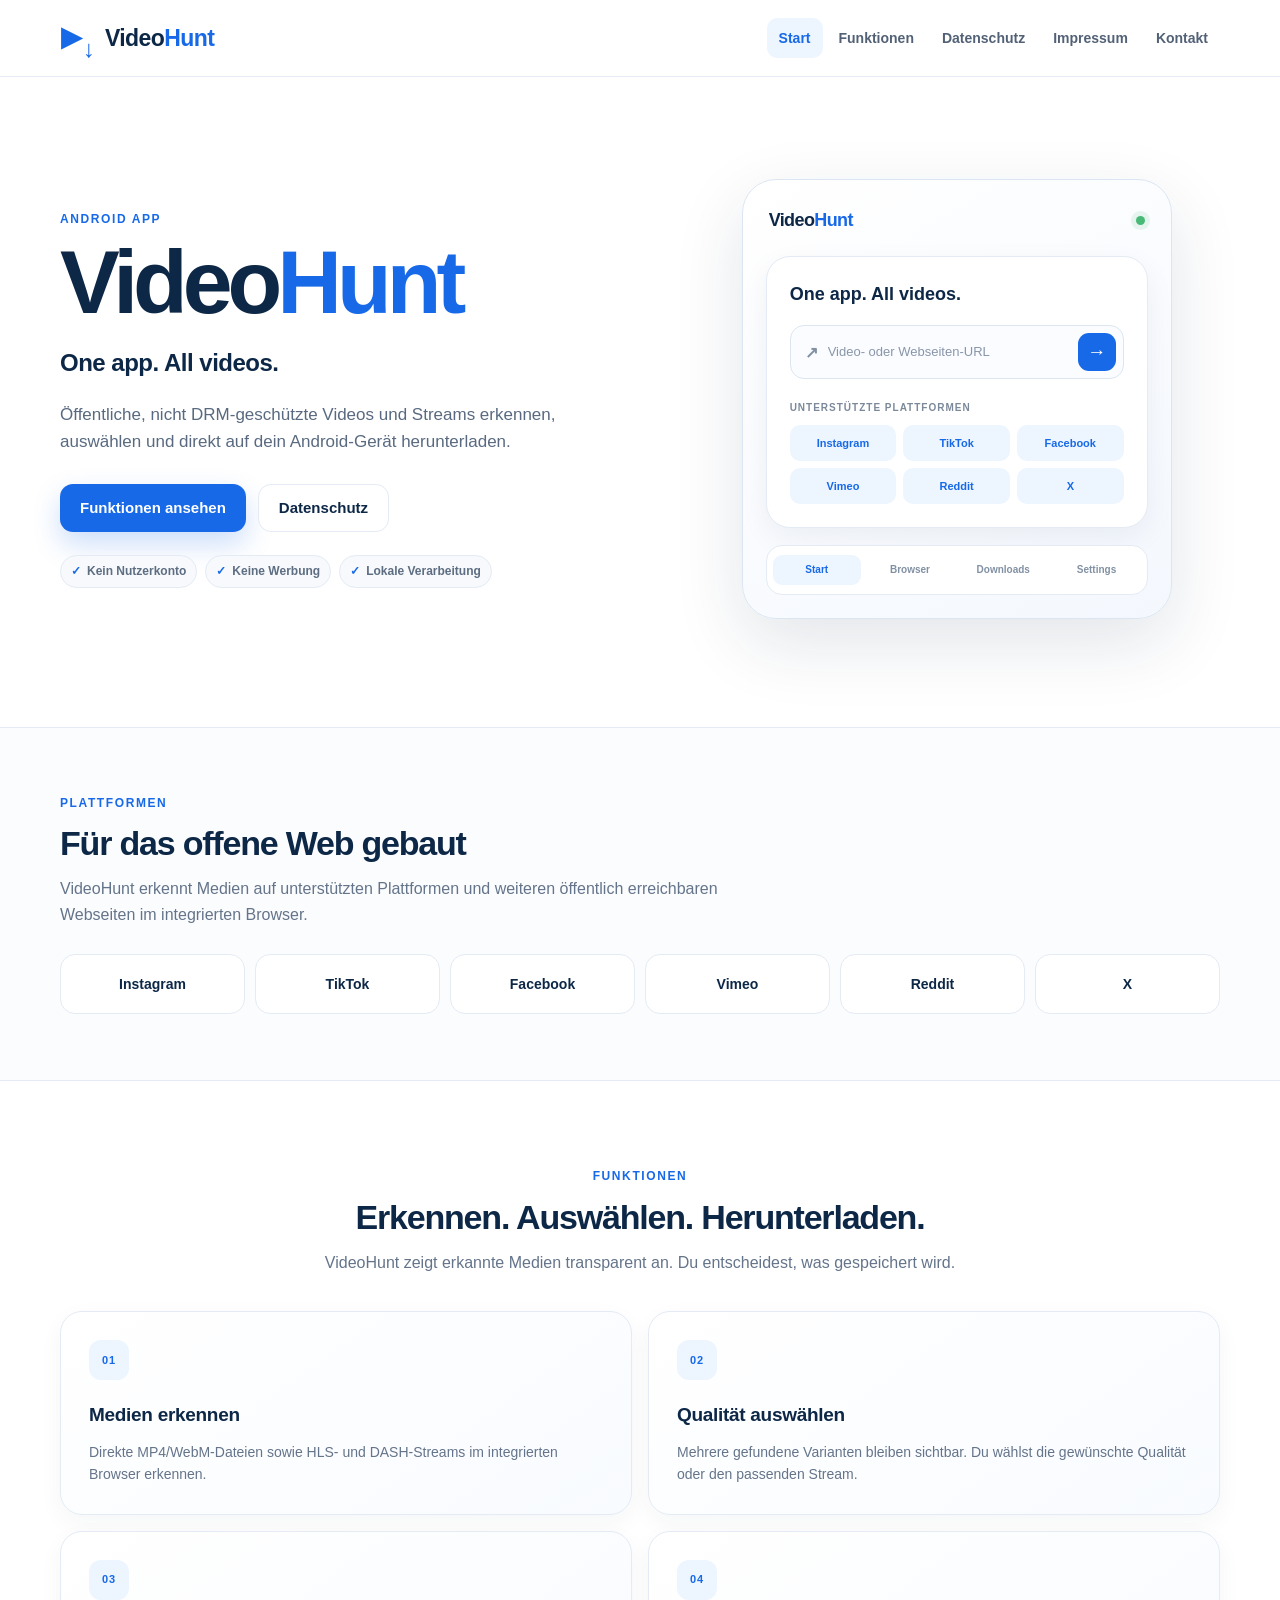
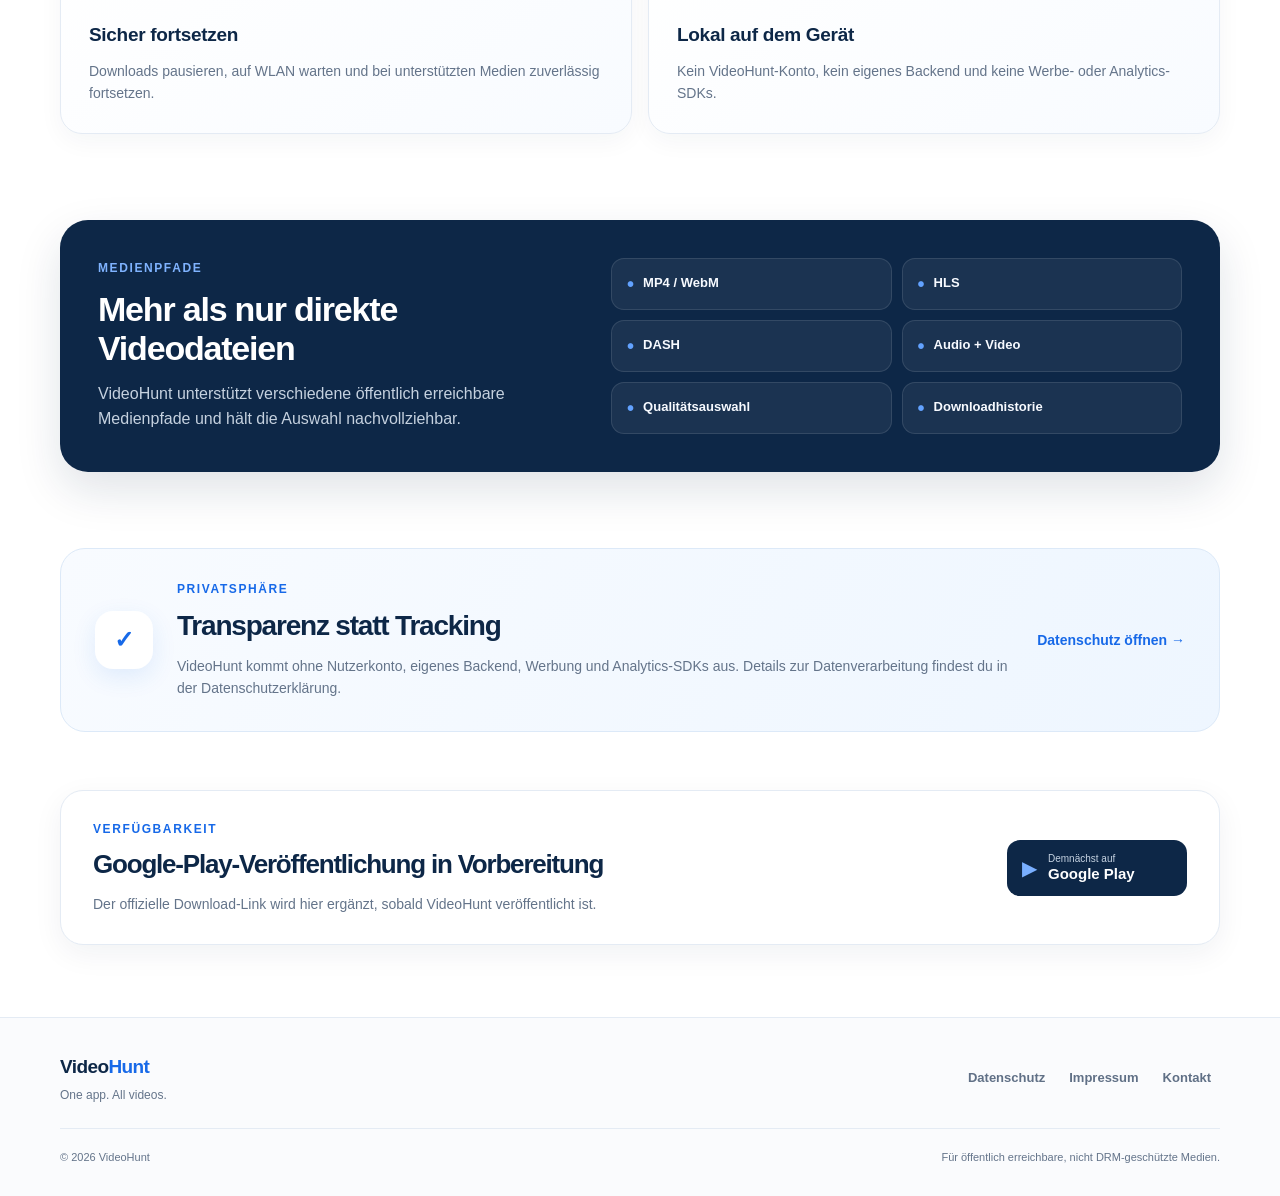
==== commit 20cedff3: "Add files via upload" ====
--- a/index.html
+++ b/index.html
@@ -5,184 +5,178 @@
   <meta name="viewport" content="width=device-width, initial-scale=1">
   <meta name="description" content="VideoHunt erkennt öffentlich erreichbare, nicht DRM-geschützte Videos und Streams und lädt sie direkt auf dein Android-Gerät.">
   <meta name="theme-color" content="#ffffff">
-  <meta name="robots" content="index,follow">
   <title>VideoHunt – One app. All videos.</title>
-  <link rel="stylesheet" href="styles.css">
+  <link rel="stylesheet" href="home.css?v=20260819-1">
 </head>
-<body class="home-page">
-  <header class="site-header">
-    <nav class="site-nav" aria-label="Hauptnavigation">
+<body>
+  <header class="topbar">
+    <div class="wrap nav">
       <a class="brand" href="./" aria-label="VideoHunt Startseite">
-        <span class="brand-mark" aria-hidden="true">
-          <svg viewBox="0 0 48 48" role="img">
-            <path d="M13 10.5c0-2 2.2-3.2 3.9-2.1l17.9 11.4c1.6 1 1.6 3.4 0 4.4L16.9 35.6c-1.7 1.1-3.9-.1-3.9-2.1v-23Z" fill="currentColor"/>
-            <path d="M28.6 26.2v8.1h-4.2l7.6 7.2 7.6-7.2h-4.2v-8.1h-6.8Z" fill="currentColor"/>
-          </svg>
-        </span>
-        <span class="brand-word"><span class="brand-video">Video</span><span class="brand-hunt">Hunt</span></span>
+        <span class="brand-symbol" aria-hidden="true"><span class="play">▶</span><span class="down">↓</span></span>
+        <span class="brand-name"><span>Video</span><strong>Hunt</strong></span>
       </a>
-
-      <div class="links">
-        <a class="nav-link active" href="./">Start</a>
-        <a class="nav-link" href="#features">Funktionen</a>
-        <a class="nav-link" href="datenschutz.html">Datenschutz</a>
-        <a class="nav-link" href="impressum.html">Impressum</a>
-        <a class="nav-link" href="kontakt.html">Kontakt</a>
-      </div>
-    </nav>
+      <nav class="navlinks" aria-label="Hauptnavigation">
+        <a class="active" href="./">Start</a>
+        <a href="#funktionen">Funktionen</a>
+        <a href="datenschutz.html">Datenschutz</a>
+        <a href="impressum.html">Impressum</a>
+        <a href="kontakt.html">Kontakt</a>
+      </nav>
+    </div>
   </header>
 
-  <main class="home-main">
-    <section class="hero" aria-labelledby="hero-title">
+  <main>
+    <section class="hero wrap">
       <div class="hero-copy">
-        <div class="eyebrow"><span class="eyebrow-dot"></span> Android App</div>
-        <h1 id="hero-title"><span>Video</span><strong>Hunt</strong></h1>
+        <span class="eyebrow">ANDROID APP</span>
+        <h1><span>Video</span><strong>Hunt</strong></h1>
         <p class="tagline">One app. All videos.</p>
-        <p class="hero-text">
-          Öffentliche, nicht DRM-geschützte Videos und Streams erkennen, auswählen und direkt auf dein Android-Gerät herunterladen.
+        <p class="lead">
+          Öffentliche, nicht DRM-geschützte Videos und Streams erkennen,
+          auswählen und direkt auf dein Android-Gerät herunterladen.
         </p>
 
-        <div class="hero-actions">
-          <a class="button button-primary" href="#features">Funktionen ansehen</a>
-          <a class="button button-secondary" href="datenschutz.html">Datenschutz</a>
+        <div class="actions">
+          <a class="btn primary" href="#funktionen">Funktionen ansehen</a>
+          <a class="btn secondary" href="datenschutz.html">Datenschutz</a>
         </div>
 
-        <div class="trust-row" aria-label="VideoHunt Eigenschaften">
-          <span>Ohne Nutzerkonto</span>
+        <div class="trust">
+          <span>Kein Nutzerkonto</span>
           <span>Keine Werbung</span>
           <span>Lokale Verarbeitung</span>
         </div>
       </div>
 
-      <div class="hero-visual" aria-hidden="true">
-        <div class="visual-glow"></div>
-        <div class="app-shell">
-          <div class="app-topbar">
-            <div class="app-logo-mini"><span>Video</span><strong>Hunt</strong></div>
-            <span class="status-dot"></span>
+      <div class="preview" aria-label="Vereinfachte Vorschau der VideoHunt App">
+        <div class="phone">
+          <div class="phone-head">
+            <div class="mini-brand"><span>Video</span><strong>Hunt</strong></div>
+            <span class="indicator"></span>
           </div>
-          <div class="app-panel">
-            <div class="app-title">One app. All videos.</div>
-            <div class="url-field">
-              <span class="link-symbol">↗</span>
-              <span class="url-placeholder">Video- oder Webseiten-URL</span>
-              <span class="go-button">→</span>
+
+          <div class="screen-card">
+            <p class="screen-tagline">One app. All videos.</p>
+
+            <div class="urlbox">
+              <span class="link">↗</span>
+              <span class="placeholder">Video- oder Webseiten-URL</span>
+              <span class="arrow">→</span>
             </div>
-            <div class="platform-label">Unterstützte Plattformen</div>
-            <div class="platform-grid">
-              <span>Instagram</span>
-              <span>TikTok</span>
-              <span>Facebook</span>
-              <span>Vimeo</span>
-              <span>Reddit</span>
-              <span>X</span>
+
+            <p class="label">Unterstützte Plattformen</p>
+            <div class="platform-mini">
+              <span>Instagram</span><span>TikTok</span><span>Facebook</span>
+              <span>Vimeo</span><span>Reddit</span><span>X</span>
             </div>
           </div>
-          <div class="app-dock">
-            <span class="dock-active">Start</span>
+
+          <div class="dock">
+            <span class="selected">Start</span>
             <span>Browser</span>
             <span>Downloads</span>
-            <span>Einstellungen</span>
+            <span>Settings</span>
           </div>
         </div>
       </div>
     </section>
 
-    <section class="platforms" aria-labelledby="platforms-title">
-      <div class="section-heading compact-heading">
-        <p class="section-kicker">Plattformen</p>
-        <h2 id="platforms-title">Für das offene Web gebaut</h2>
+    <section class="platform-band">
+      <div class="wrap">
+        <div class="section-title">
+          <span class="kicker">PLATTFORMEN</span>
+          <h2>Für das offene Web gebaut</h2>
+          <p>VideoHunt erkennt Medien auf unterstützten Plattformen und weiteren öffentlich erreichbaren Webseiten im integrierten Browser.</p>
+        </div>
+
+        <div class="platforms">
+          <div>Instagram</div>
+          <div>TikTok</div>
+          <div>Facebook</div>
+          <div>Vimeo</div>
+          <div>Reddit</div>
+          <div>X</div>
+        </div>
       </div>
-      <div class="platform-strip" aria-label="Unterstützte Plattformen">
-        <span>Instagram</span>
-        <span>TikTok</span>
-        <span>Facebook</span>
-        <span>Vimeo</span>
-        <span>Reddit</span>
-        <span>X</span>
-      </div>
-      <p class="platform-note">Zusätzlich kann VideoHunt Medien auf weiteren öffentlich erreichbaren Webseiten im integrierten Browser erkennen.</p>
     </section>
 
-    <section class="features-section" id="features" aria-labelledby="features-title">
-      <div class="section-heading">
-        <p class="section-kicker">Funktionen</p>
-        <h2 id="features-title">Erkennen. Auswählen. Herunterladen.</h2>
-        <p>VideoHunt zeigt dir erkannte Medien transparent an – du entscheidest, was gespeichert wird.</p>
+    <section class="features wrap" id="funktionen">
+      <div class="section-title center">
+        <span class="kicker">FUNKTIONEN</span>
+        <h2>Erkennen. Auswählen. Herunterladen.</h2>
+        <p>VideoHunt zeigt erkannte Medien transparent an. Du entscheidest, was gespeichert wird.</p>
       </div>
 
       <div class="feature-grid">
-        <article class="feature-card">
-          <div class="feature-icon" aria-hidden="true">01</div>
+        <article>
+          <span class="number">01</span>
           <h3>Medien erkennen</h3>
           <p>Direkte MP4/WebM-Dateien sowie HLS- und DASH-Streams im integrierten Browser erkennen.</p>
         </article>
-
-        <article class="feature-card">
-          <div class="feature-icon" aria-hidden="true">02</div>
+        <article>
+          <span class="number">02</span>
           <h3>Qualität auswählen</h3>
-          <p>Mehrere gefundene Varianten bleiben im Katalog sichtbar. Du wählst die gewünschte Qualität oder den passenden Stream.</p>
+          <p>Mehrere gefundene Varianten bleiben sichtbar. Du wählst die gewünschte Qualität oder den passenden Stream.</p>
         </article>
-
-        <article class="feature-card">
-          <div class="feature-icon" aria-hidden="true">03</div>
+        <article>
+          <span class="number">03</span>
           <h3>Sicher fortsetzen</h3>
-          <p>Downloads können pausieren, auf WLAN warten und bei unterstützten Medien zuverlässig fortgesetzt werden.</p>
+          <p>Downloads pausieren, auf WLAN warten und bei unterstützten Medien zuverlässig fortsetzen.</p>
         </article>
-
-        <article class="feature-card">
-          <div class="feature-icon" aria-hidden="true">04</div>
+        <article>
+          <span class="number">04</span>
           <h3>Lokal auf dem Gerät</h3>
-          <p>Kein VideoHunt-Konto, kein eigenes VideoHunt-Backend, keine Werbe- oder Analyse-SDKs.</p>
+          <p>Kein VideoHunt-Konto, kein eigenes Backend und keine Werbe- oder Analytics-SDKs.</p>
         </article>
       </div>
     </section>
 
-    <section class="format-section" aria-labelledby="formats-title">
-      <div class="format-copy">
-        <p class="section-kicker">Medienpfade</p>
-        <h2 id="formats-title">Mehr als nur direkte Videodateien</h2>
-        <p>VideoHunt kann unterschiedliche öffentlich erreichbare Medienpfade verarbeiten und hält die erkannte Auswahl nachvollziehbar.</p>
+    <section class="formats wrap">
+      <div>
+        <span class="kicker light">MEDIENPFADE</span>
+        <h2>Mehr als nur direkte Videodateien</h2>
+        <p>VideoHunt unterstützt verschiedene öffentlich erreichbare Medienpfade und hält die Auswahl nachvollziehbar.</p>
       </div>
-      <div class="format-list">
+      <div class="format-grid">
         <span>MP4 / WebM</span>
         <span>HLS</span>
         <span>DASH</span>
-        <span>Audio + Video Tracks</span>
+        <span>Audio + Video</span>
         <span>Qualitätsauswahl</span>
         <span>Downloadhistorie</span>
       </div>
     </section>
 
-    <section class="privacy-section" aria-labelledby="privacy-title">
-      <div class="privacy-badge" aria-hidden="true">
-        <svg viewBox="0 0 32 32"><path d="M16 3 6 7v7.2c0 6.5 4.1 12 10 14.8 5.9-2.8 10-8.3 10-14.8V7L16 3Zm0 4.2 6 2.4v4.6c0 4.5-2.5 8.5-6 10.8-3.5-2.3-6-6.3-6-10.8V9.6l6-2.4Z" fill="currentColor"/></svg>
+    <section class="privacy wrap">
+      <div class="privacy-icon" aria-hidden="true">✓</div>
+      <div>
+        <span class="kicker">PRIVATSPHÄRE</span>
+        <h2>Transparenz statt Tracking</h2>
+        <p>
+          VideoHunt kommt ohne Nutzerkonto, eigenes Backend, Werbung und Analytics-SDKs aus.
+          Details zur Datenverarbeitung findest du in der Datenschutzerklärung.
+        </p>
       </div>
-      <div class="privacy-copy">
-        <p class="section-kicker">Privatsphäre</p>
-        <h2 id="privacy-title">Transparenz statt Tracking</h2>
-        <p>VideoHunt kommt ohne eigenes Nutzerkonto, eigenes Backend, Werbung und Analytics-SDKs aus. Details zur lokalen Verarbeitung und zu Verbindungen mit besuchten Webseiten findest du in der Datenschutzerklärung.</p>
-      </div>
-      <a class="text-link" href="datenschutz.html">Datenschutzerklärung öffnen <span>→</span></a>
+      <a href="datenschutz.html">Datenschutz öffnen →</a>
     </section>
 
-    <section class="release-note" aria-label="Hinweis zur Verfügbarkeit">
+    <section class="release wrap">
       <div>
-        <p class="section-kicker">Verfügbarkeit</p>
+        <span class="kicker">VERFÜGBARKEIT</span>
         <h2>Google-Play-Veröffentlichung in Vorbereitung</h2>
-        <p>VideoHunt befindet sich aktuell in der Release-Vorbereitung. Offizielle Download-Links werden hier ergänzt, sobald die App veröffentlicht ist.</p>
+        <p>Der offizielle Download-Link wird hier ergänzt, sobald VideoHunt veröffentlicht ist.</p>
       </div>
-      <div class="play-placeholder" aria-hidden="true">
-        <span class="play-triangle">▶</span>
-        <div><small>Demnächst auf</small><strong>Google Play</strong></div>
+      <div class="play-badge">
+        <span class="play-small">▶</span>
+        <span><small>Demnächst auf</small><strong>Google Play</strong></span>
       </div>
     </section>
   </main>
 
-  <footer class="site-footer">
-    <div class="footer-inner">
-      <div class="footer-brand">
-        <a class="brand footer-logo" href="./"><span class="brand-video">Video</span><span class="brand-hunt">Hunt</span></a>
+  <footer>
+    <div class="wrap footer-main">
+      <div>
+        <div class="footer-brand"><span>Video</span><strong>Hunt</strong></div>
         <p>One app. All videos.</p>
       </div>
       <div class="footer-links">
@@ -191,7 +185,7 @@
         <a href="kontakt.html">Kontakt</a>
       </div>
     </div>
-    <div class="footer-bottom">
+    <div class="wrap footer-bottom">
       <span>© 2026 VideoHunt</span>
       <span>Für öffentlich erreichbare, nicht DRM-geschützte Medien.</span>
     </div>
--- a/home.css
+++ b/home.css
@@ -0,0 +1,322 @@
+:root{
+  --blue:#1769e8;
+  --blue-dark:#0a58cf;
+  --blue-soft:#edf5ff;
+  --navy:#0d2747;
+  --text:#253750;
+  --muted:#64748a;
+  --line:#e4ebf4;
+  --surface:#f7f9fc;
+  --white:#fff;
+  --shadow:0 24px 70px rgba(13,39,71,.12);
+}
+*{box-sizing:border-box}
+html{scroll-behavior:smooth}
+body{
+  margin:0;
+  font-family:-apple-system,BlinkMacSystemFont,"Segoe UI",Roboto,Arial,sans-serif;
+  color:var(--text);
+  background:var(--white);
+  line-height:1.6;
+  -webkit-font-smoothing:antialiased;
+}
+a{color:inherit}
+.wrap{width:min(1160px,calc(100% - 40px));margin:0 auto}
+.topbar{
+  position:sticky;top:0;z-index:20;
+  background:rgba(255,255,255,.96);
+  border-bottom:1px solid var(--line);
+  backdrop-filter:blur(12px);
+}
+.nav{
+  min-height:76px;
+  display:flex;align-items:center;justify-content:space-between;gap:28px;
+}
+.brand{
+  display:inline-flex;align-items:center;gap:11px;
+  text-decoration:none;
+}
+.brand-symbol{
+  width:34px;height:34px;position:relative;display:block;
+  color:var(--blue);
+}
+.brand-symbol .play{
+  position:absolute;left:1px;top:-2px;
+  font-size:29px;line-height:34px;
+}
+.brand-symbol .down{
+  position:absolute;right:-1px;bottom:-6px;
+  font-size:24px;font-weight:900;line-height:24px;
+}
+.brand-name,.mini-brand,.footer-brand{
+  font-size:23px;font-weight:800;letter-spacing:-.6px;color:var(--navy);
+}
+.brand-name strong,.mini-brand strong,.footer-brand strong{color:var(--blue)}
+.navlinks{display:flex;align-items:center;gap:4px;flex-wrap:wrap}
+.navlinks a{
+  padding:9px 12px;border-radius:10px;
+  color:#526176;text-decoration:none;font-size:14px;font-weight:650;
+}
+.navlinks a:hover,.navlinks .active{color:var(--blue);background:var(--blue-soft)}
+
+.hero{
+  min-height:650px;
+  display:grid;
+  grid-template-columns:minmax(0,1.03fr) minmax(390px,.97fr);
+  align-items:center;
+  gap:74px;
+  padding:68px 0 74px;
+}
+.hero-copy{max-width:620px}
+.eyebrow,.kicker{
+  display:block;margin:0 0 11px;
+  color:var(--blue);
+  font-size:12px;font-weight:800;letter-spacing:1.6px;
+}
+.hero h1{
+  margin:0;
+  font-size:clamp(58px,7vw,92px);
+  line-height:.94;letter-spacing:-5px;
+}
+.hero h1 span{color:var(--navy)}
+.hero h1 strong{color:var(--blue)}
+.tagline{
+  margin:20px 0 0;
+  color:var(--navy);
+  font-size:24px;font-weight:700;letter-spacing:-.5px;
+}
+.lead{
+  max-width:590px;margin:18px 0 0;
+  color:#596a80;font-size:17px;
+}
+.actions{display:flex;gap:12px;flex-wrap:wrap;margin-top:29px}
+.btn{
+  min-height:48px;
+  display:inline-flex;align-items:center;justify-content:center;
+  padding:0 20px;border-radius:13px;
+  text-decoration:none;font-weight:700;font-size:15px;
+}
+.primary{color:#fff;background:var(--blue);box-shadow:0 12px 28px rgba(23,105,232,.22)}
+.primary:hover{background:var(--blue-dark)}
+.secondary{color:var(--navy);background:#fff;border:1px solid var(--line)}
+.secondary:hover{background:var(--surface)}
+.trust{display:flex;gap:8px;flex-wrap:wrap;margin-top:23px}
+.trust span{
+  padding:6px 10px;border-radius:999px;
+  color:#5d6d82;background:var(--surface);border:1px solid var(--line);
+  font-size:12px;font-weight:650;
+}
+.trust span:before{content:"✓";color:var(--blue);font-weight:900;margin-right:6px}
+
+.preview{display:flex;justify-content:center;align-items:center}
+.phone{
+  width:min(100%,430px);
+  padding:23px;
+  border:1px solid #dce6f2;
+  border-radius:34px;
+  background:linear-gradient(150deg,#fff,#f4f8fe);
+  box-shadow:var(--shadow);
+}
+.phone-head{
+  display:flex;justify-content:space-between;align-items:center;
+  padding:3px 3px 21px;
+}
+.mini-brand{font-size:18px}
+.indicator{
+  width:9px;height:9px;border-radius:50%;background:#49b978;
+  box-shadow:0 0 0 5px rgba(73,185,120,.12)
+}
+.screen-card{
+  padding:23px;border:1px solid var(--line);
+  border-radius:24px;background:#fff;
+  box-shadow:0 10px 30px rgba(13,39,71,.06);
+}
+.screen-tagline{margin:0;color:var(--navy);font-size:18px;font-weight:750}
+.urlbox{
+  min-height:54px;margin-top:17px;padding:7px 7px 7px 14px;
+  display:grid;grid-template-columns:auto 1fr auto;align-items:center;gap:10px;
+  border:1px solid #dce6f1;border-radius:14px;background:#fafcff;
+}
+.link{color:#8190a3;font-weight:800}
+.placeholder{color:#8996a8;font-size:13px;white-space:nowrap;overflow:hidden;text-overflow:ellipsis}
+.arrow{
+  width:38px;height:38px;display:grid;place-items:center;
+  border-radius:11px;color:#fff;background:var(--blue);
+  font-size:19px;font-weight:700;
+}
+.label{
+  margin:21px 0 9px;color:#7b899a;
+  font-size:10px;font-weight:800;letter-spacing:1px;text-transform:uppercase
+}
+.platform-mini{
+  display:grid;grid-template-columns:repeat(3,1fr);gap:7px
+}
+.platform-mini span{
+  min-height:36px;display:grid;place-items:center;
+  padding:5px;border-radius:10px;
+  color:var(--blue);background:var(--blue-soft);
+  font-size:11px;font-weight:700
+}
+.dock{
+  margin-top:17px;padding:9px 6px;
+  display:grid;grid-template-columns:repeat(4,1fr);gap:5px;
+  border:1px solid var(--line);border-radius:16px;background:#fff
+}
+.dock span{
+  padding:7px 2px;text-align:center;border-radius:9px;
+  color:#8190a3;font-size:10px;font-weight:650
+}
+.dock .selected{color:var(--blue);background:var(--blue-soft)}
+
+.platform-band{
+  padding:66px 0;
+  border-top:1px solid var(--line);border-bottom:1px solid var(--line);
+  background:#fbfcfe
+}
+.section-title{max-width:710px}
+.section-title h2,.formats h2,.privacy h2,.release h2{
+  margin:0;color:var(--navy);font-size:34px;line-height:1.15;letter-spacing:-1.2px
+}
+.section-title p,.formats p,.privacy p,.release p{
+  margin:13px 0 0;color:var(--muted)
+}
+.platforms{
+  display:grid;grid-template-columns:repeat(6,1fr);gap:10px;margin-top:27px
+}
+.platforms div{
+  min-height:60px;display:grid;place-items:center;
+  border:1px solid var(--line);border-radius:15px;
+  background:#fff;color:var(--navy);font-size:14px;font-weight:700
+}
+
+.features{padding:86px 0}
+.center{text-align:center;margin:0 auto}
+.feature-grid{
+  display:grid;grid-template-columns:repeat(2,1fr);gap:16px;margin-top:36px
+}
+.feature-grid article{
+  padding:28px;border:1px solid var(--line);border-radius:22px;
+  background:linear-gradient(145deg,#fff,#f8fbff);
+  box-shadow:0 8px 24px rgba(13,39,71,.045)
+}
+.number{
+  width:40px;height:40px;margin-bottom:20px;
+  display:grid;place-items:center;border-radius:12px;
+  color:var(--blue);background:var(--blue-soft);
+  font-size:11px;font-weight:850;letter-spacing:1px
+}
+.feature-grid h3{margin:0;color:var(--navy);font-size:19px;letter-spacing:-.3px}
+.feature-grid p{margin:10px 0 0;color:var(--muted);font-size:14px}
+
+.formats{
+  margin:0 auto 76px;padding:38px;
+  display:grid;grid-template-columns:.9fr 1.1fr;gap:46px;align-items:center;
+  border-radius:28px;background:var(--navy);
+  box-shadow:0 18px 45px rgba(13,39,71,.13)
+}
+.formats h2{color:#fff}
+.formats p{color:#c5d1df}
+.kicker.light{color:#7fb3ff}
+.format-grid{display:grid;grid-template-columns:repeat(2,1fr);gap:10px}
+.format-grid span{
+  min-height:52px;display:flex;align-items:center;
+  padding:0 15px;border-radius:13px;
+  color:#f7faff;background:rgba(255,255,255,.06);
+  border:1px solid rgba(255,255,255,.11);
+  font-size:13px;font-weight:700
+}
+.format-grid span:before{content:"•";margin-right:9px;color:#62a2ff;font-size:20px}
+
+.privacy{
+  padding:31px 34px;
+  display:grid;grid-template-columns:auto 1fr auto;align-items:center;gap:24px;
+  border:1px solid #dce9f8;border-radius:25px;
+  background:linear-gradient(120deg,#f8fbff,#eef6ff)
+}
+.privacy-icon{
+  width:58px;height:58px;display:grid;place-items:center;
+  border-radius:18px;background:#fff;color:var(--blue);
+  box-shadow:0 8px 24px rgba(23,105,232,.11);
+  font-size:24px;font-weight:900
+}
+.privacy h2{font-size:28px}
+.privacy p{font-size:14px}
+.privacy a{color:var(--blue);text-decoration:none;font-size:14px;font-weight:750;white-space:nowrap}
+
+.release{
+  margin-top:58px;margin-bottom:72px;padding:29px 32px;
+  display:flex;align-items:center;justify-content:space-between;gap:30px;
+  border:1px solid var(--line);border-radius:23px;background:#fff;
+  box-shadow:0 9px 30px rgba(13,39,71,.06)
+}
+.release h2{font-size:26px}
+.release p{font-size:14px}
+.play-badge{
+  min-width:180px;padding:12px 15px;
+  display:flex;align-items:center;gap:11px;
+  color:#fff;background:var(--navy);border-radius:13px
+}
+.play-small{color:#79afff;font-size:20px}
+.play-badge span:last-child{display:flex;flex-direction:column;line-height:1.15}
+.play-badge small{color:#c5d2e1;font-size:10px}
+.play-badge strong{font-size:15px}
+
+footer{
+  border-top:1px solid var(--line);background:#fafbfd;color:var(--muted)
+}
+.footer-main{
+  padding:34px 0 23px;
+  display:flex;align-items:center;justify-content:space-between;gap:28px
+}
+.footer-brand{font-size:19px}
+.footer-main p{margin:3px 0 0;font-size:12px}
+.footer-links{display:flex;gap:6px;flex-wrap:wrap}
+.footer-links a{
+  padding:7px 9px;border-radius:9px;
+  color:#607086;text-decoration:none;font-size:13px;font-weight:650
+}
+.footer-links a:hover{color:var(--blue);background:var(--blue-soft)}
+.footer-bottom{
+  padding:20px 0 30px;border-top:1px solid var(--line);
+  display:flex;justify-content:space-between;gap:20px;
+  font-size:11px
+}
+
+@media (max-width:900px){
+  .hero{grid-template-columns:1fr;gap:44px;padding-top:58px}
+  .hero-copy{max-width:720px}
+  .preview{justify-content:flex-start}
+  .phone{width:min(100%,500px)}
+  .platforms{grid-template-columns:repeat(3,1fr)}
+  .formats{grid-template-columns:1fr}
+  .privacy{grid-template-columns:auto 1fr}
+  .privacy a{grid-column:2}
+}
+@media (max-width:720px){
+  .topbar{position:static}
+  .nav{padding:15px 0;align-items:flex-start;flex-direction:column;gap:12px}
+  .navlinks{width:100%}
+  .navlinks a{padding:7px 8px;font-size:13px}
+  .hero{min-height:auto;padding:50px 0 58px}
+  .hero h1{font-size:clamp(52px,17vw,76px);letter-spacing:-4px}
+  .tagline{font-size:21px}
+  .feature-grid{grid-template-columns:1fr}
+  .release{align-items:flex-start;flex-direction:column}
+  .footer-main,.footer-bottom{align-items:flex-start;flex-direction:column}
+}
+@media (max-width:520px){
+  .wrap{width:min(100% - 28px,1160px)}
+  .actions{flex-direction:column}
+  .btn{width:100%}
+  .phone{padding:17px;border-radius:26px}
+  .screen-card{padding:17px;border-radius:19px}
+  .platform-mini{grid-template-columns:repeat(2,1fr)}
+  .platforms{grid-template-columns:repeat(2,1fr)}
+  .feature-grid article{padding:23px}
+  .formats{padding:25px 20px;border-radius:22px}
+  .format-grid{grid-template-columns:1fr}
+  .privacy{grid-template-columns:1fr;padding:24px 20px}
+  .privacy a{grid-column:1}
+  .release{padding:24px 20px}
+  .play-badge{width:100%}
+}
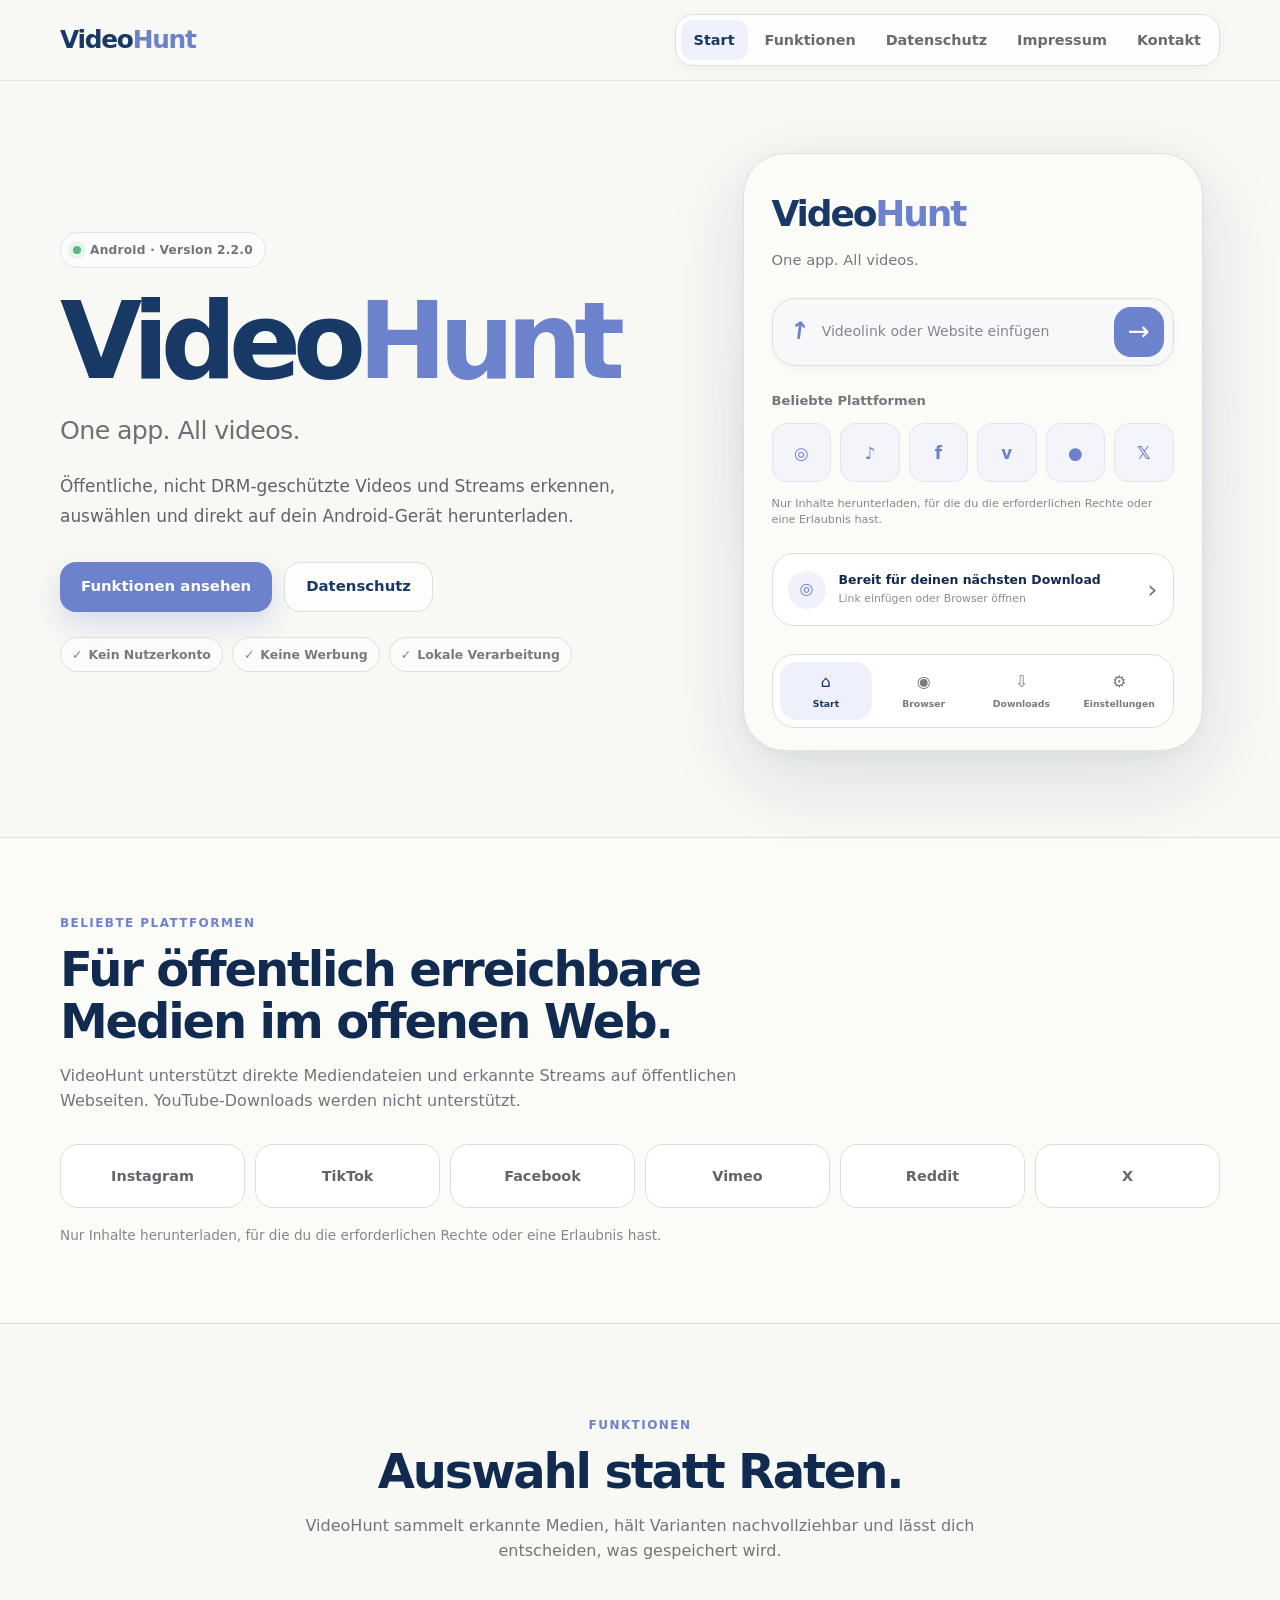
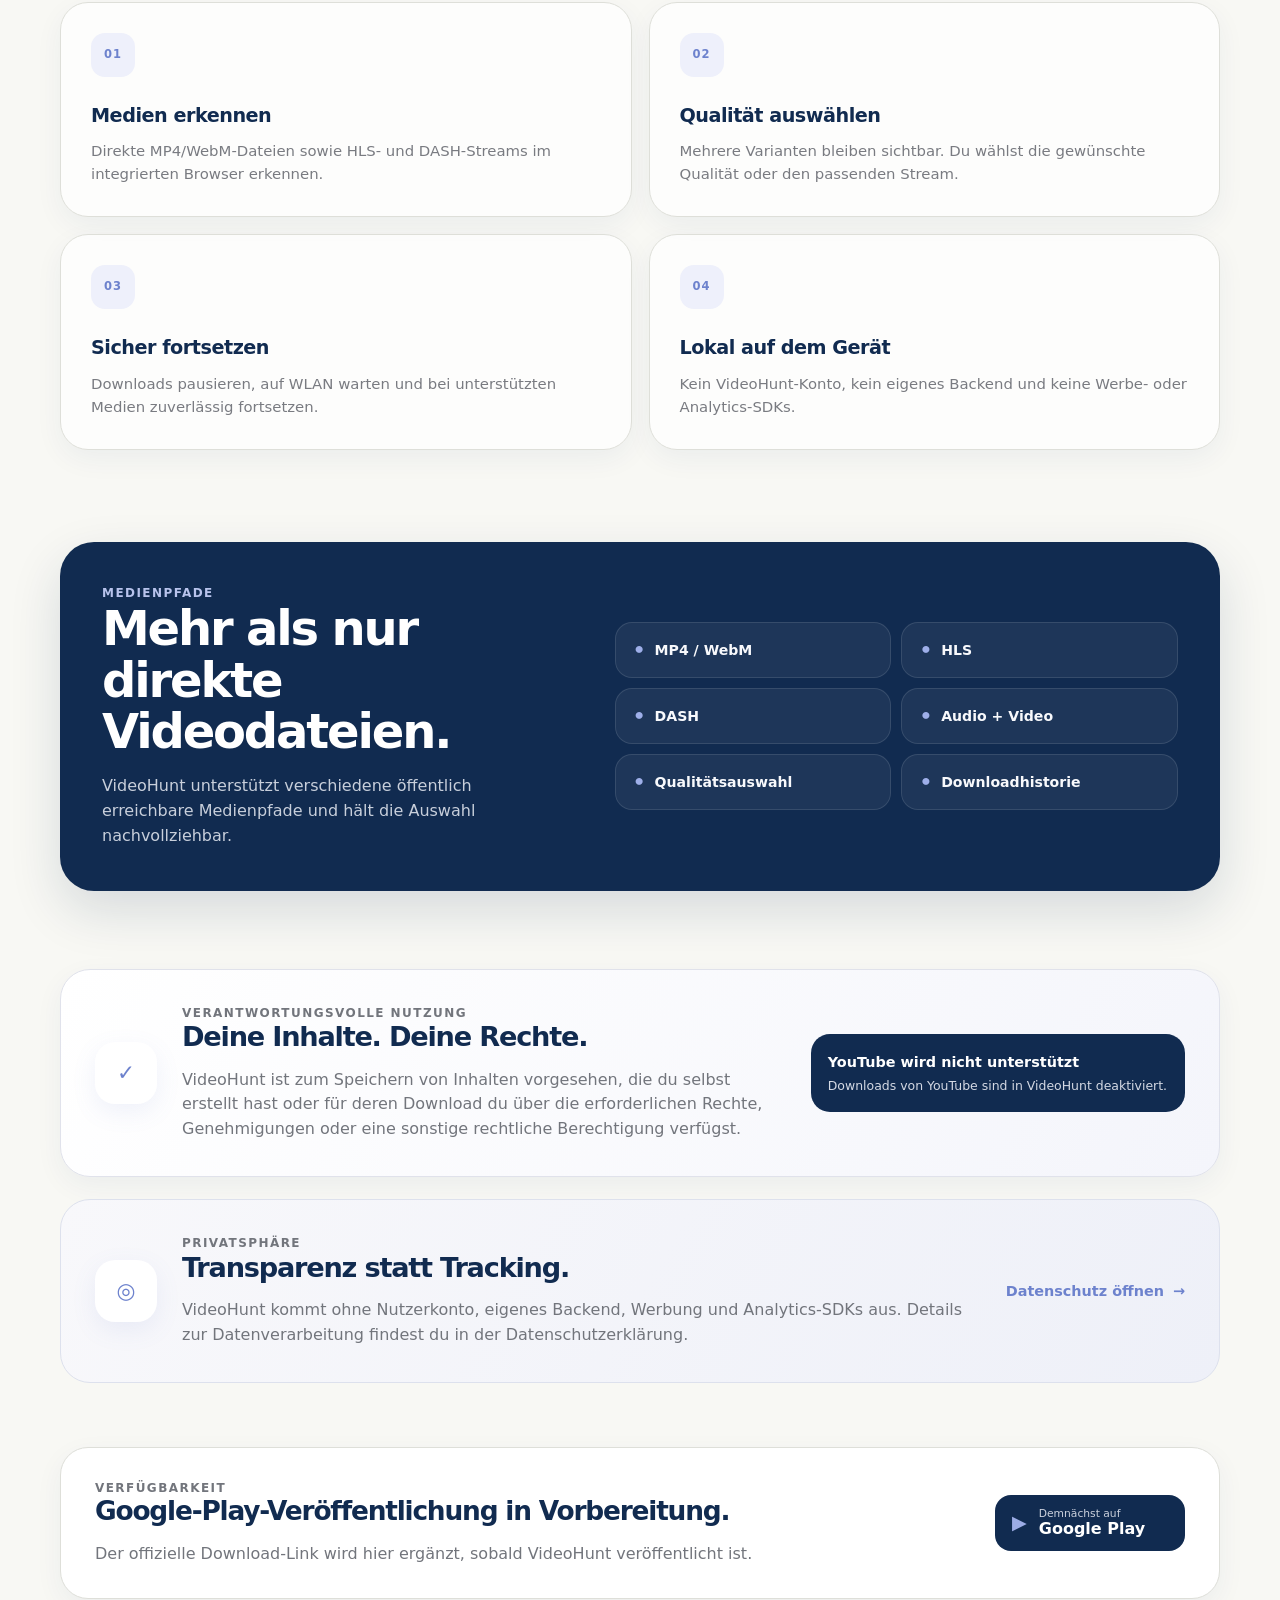
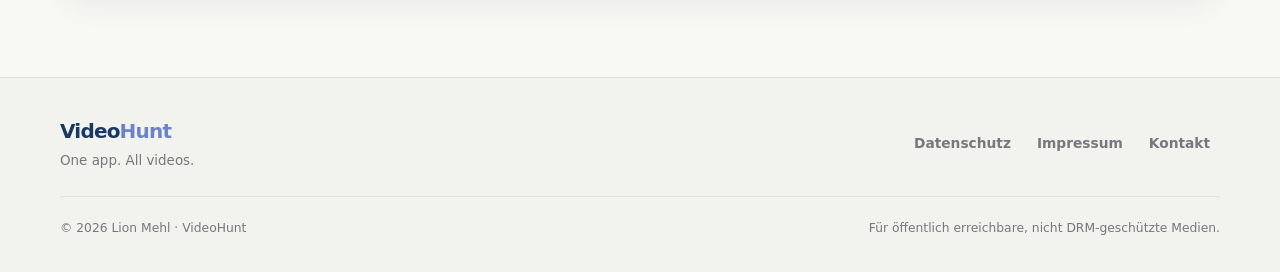
==== commit 7a8a0c76: "VideoHunt-site-UI-polish-2026-08-28" ====
--- a/index.html
+++ b/index.html
@@ -4,18 +4,17 @@
   <meta charset="utf-8">
   <meta name="viewport" content="width=device-width, initial-scale=1">
   <meta name="description" content="VideoHunt erkennt öffentlich erreichbare, nicht DRM-geschützte Videos und Streams und lädt sie direkt auf dein Android-Gerät.">
-  <meta name="theme-color" content="#ffffff">
+  <meta name="theme-color" content="#f8f8f4">
   <title>VideoHunt – One app. All videos.</title>
-  <link rel="stylesheet" href="home.css?v=20260819-1">
+  <link rel="stylesheet" href="home.css?v=20260828-2">
 </head>
-<body>
-  <header class="topbar">
-    <div class="wrap nav">
+<body class="home-page">
+  <header class="site-header">
+    <div class="shell header-inner">
       <a class="brand" href="./" aria-label="VideoHunt Startseite">
-        <span class="brand-symbol" aria-hidden="true"><span class="play">▶</span><span class="down">↓</span></span>
-        <span class="brand-name"><span>Video</span><strong>Hunt</strong></span>
+        <span class="brand-video">Video</span><span class="brand-hunt">Hunt</span>
       </a>
-      <nav class="navlinks" aria-label="Hauptnavigation">
+      <nav class="site-nav" aria-label="Hauptnavigation">
         <a class="active" href="./">Start</a>
         <a href="#funktionen">Funktionen</a>
         <a href="datenschutz.html">Datenschutz</a>
@@ -26,115 +25,104 @@
   </header>
 
   <main>
-    <section class="hero wrap">
+    <section class="hero shell">
       <div class="hero-copy">
-        <span class="eyebrow">ANDROID APP</span>
+        <div class="release-pill"><span></span> Android · Version 2.2.0</div>
         <h1><span>Video</span><strong>Hunt</strong></h1>
         <p class="tagline">One app. All videos.</p>
-        <p class="lead">
-          Öffentliche, nicht DRM-geschützte Videos und Streams erkennen,
-          auswählen und direkt auf dein Android-Gerät herunterladen.
-        </p>
-
-        <div class="actions">
-          <a class="btn primary" href="#funktionen">Funktionen ansehen</a>
-          <a class="btn secondary" href="datenschutz.html">Datenschutz</a>
+        <p class="lead">Öffentliche, nicht DRM-geschützte Videos und Streams erkennen, auswählen und direkt auf dein Android-Gerät herunterladen.</p>
+        <div class="hero-actions">
+          <a class="button primary" href="#funktionen">Funktionen ansehen</a>
+          <a class="button secondary" href="datenschutz.html">Datenschutz</a>
         </div>
-
-        <div class="trust">
+        <div class="trust-row" aria-label="VideoHunt Vorteile">
           <span>Kein Nutzerkonto</span>
           <span>Keine Werbung</span>
           <span>Lokale Verarbeitung</span>
         </div>
       </div>
 
-      <div class="preview" aria-label="Vereinfachte Vorschau der VideoHunt App">
-        <div class="phone">
-          <div class="phone-head">
-            <div class="mini-brand"><span>Video</span><strong>Hunt</strong></div>
-            <span class="indicator"></span>
+      <div class="app-stage" aria-label="Vereinfachte Vorschau der VideoHunt Startseite">
+        <div class="app-preview">
+          <div class="preview-brand"><span>Video</span><strong>Hunt</strong></div>
+          <p class="preview-tagline">One app. All videos.</p>
+
+          <div class="url-field">
+            <span class="link-icon" aria-hidden="true">↗</span>
+            <span class="url-placeholder">Videolink oder Website einfügen</span>
+            <span class="go-button" aria-hidden="true">→</span>
           </div>
 
-          <div class="screen-card">
-            <p class="screen-tagline">One app. All videos.</p>
+          <p class="preview-label">Beliebte Plattformen</p>
+          <div class="platform-icons" aria-hidden="true">
+            <span>◎</span><span>♪</span><span>f</span><span>v</span><span>●</span><span>𝕏</span>
+          </div>
+          <p class="rights-note">Nur Inhalte herunterladen, für die du die erforderlichen Rechte oder eine Erlaubnis hast.</p>
 
-            <div class="urlbox">
-              <span class="link">↗</span>
-              <span class="placeholder">Video- oder Webseiten-URL</span>
-              <span class="arrow">→</span>
-            </div>
-
-            <p class="label">Unterstützte Plattformen</p>
-            <div class="platform-mini">
-              <span>Instagram</span><span>TikTok</span><span>Facebook</span>
-              <span>Vimeo</span><span>Reddit</span><span>X</span>
-            </div>
+          <div class="ready-card">
+            <span class="ready-icon" aria-hidden="true">◎</span>
+            <div><strong>Bereit für deinen nächsten Download</strong><small>Link einfügen oder Browser öffnen</small></div>
+            <span class="chevron" aria-hidden="true">›</span>
           </div>
 
-          <div class="dock">
-            <span class="selected">Start</span>
-            <span>Browser</span>
-            <span>Downloads</span>
-            <span>Settings</span>
+          <div class="preview-dock" aria-hidden="true">
+            <span class="selected">⌂<small>Start</small></span>
+            <span>◉<small>Browser</small></span>
+            <span>⇩<small>Downloads</small></span>
+            <span>⚙<small>Einstellungen</small></span>
           </div>
         </div>
       </div>
     </section>
 
-    <section class="platform-band">
-      <div class="wrap">
-        <div class="section-title">
-          <span class="kicker">PLATTFORMEN</span>
-          <h2>Für das offene Web gebaut</h2>
-          <p>VideoHunt erkennt Medien auf unterstützten Plattformen und weiteren öffentlich erreichbaren Webseiten im integrierten Browser.</p>
+    <section class="platform-section">
+      <div class="shell">
+        <div class="section-heading narrow">
+          <p class="eyebrow">BELIEBTE PLATTFORMEN</p>
+          <h2>Für öffentlich erreichbare Medien im offenen Web.</h2>
+          <p>VideoHunt unterstützt direkte Mediendateien und erkannte Streams auf öffentlichen Webseiten. YouTube-Downloads werden nicht unterstützt.</p>
         </div>
-
-        <div class="platforms">
-          <div>Instagram</div>
-          <div>TikTok</div>
-          <div>Facebook</div>
-          <div>Vimeo</div>
-          <div>Reddit</div>
-          <div>X</div>
+        <div class="platform-strip">
+          <span>Instagram</span><span>TikTok</span><span>Facebook</span><span>Vimeo</span><span>Reddit</span><span>X</span>
         </div>
+        <p class="legal-hint">Nur Inhalte herunterladen, für die du die erforderlichen Rechte oder eine Erlaubnis hast.</p>
       </div>
     </section>
 
-    <section class="features wrap" id="funktionen">
-      <div class="section-title center">
-        <span class="kicker">FUNKTIONEN</span>
-        <h2>Erkennen. Auswählen. Herunterladen.</h2>
-        <p>VideoHunt zeigt erkannte Medien transparent an. Du entscheidest, was gespeichert wird.</p>
+    <section class="features shell" id="funktionen">
+      <div class="section-heading centered">
+        <p class="eyebrow">FUNKTIONEN</p>
+        <h2>Auswahl statt Raten.</h2>
+        <p>VideoHunt sammelt erkannte Medien, hält Varianten nachvollziehbar und lässt dich entscheiden, was gespeichert wird.</p>
       </div>
-
       <div class="feature-grid">
-        <article>
-          <span class="number">01</span>
+        <article class="feature-card">
+          <div class="feature-icon">01</div>
           <h3>Medien erkennen</h3>
           <p>Direkte MP4/WebM-Dateien sowie HLS- und DASH-Streams im integrierten Browser erkennen.</p>
         </article>
-        <article>
-          <span class="number">02</span>
+        <article class="feature-card">
+          <div class="feature-icon">02</div>
           <h3>Qualität auswählen</h3>
-          <p>Mehrere gefundene Varianten bleiben sichtbar. Du wählst die gewünschte Qualität oder den passenden Stream.</p>
+          <p>Mehrere Varianten bleiben sichtbar. Du wählst die gewünschte Qualität oder den passenden Stream.</p>
         </article>
-        <article>
-          <span class="number">03</span>
+        <article class="feature-card">
+          <div class="feature-icon">03</div>
           <h3>Sicher fortsetzen</h3>
           <p>Downloads pausieren, auf WLAN warten und bei unterstützten Medien zuverlässig fortsetzen.</p>
         </article>
-        <article>
-          <span class="number">04</span>
+        <article class="feature-card">
+          <div class="feature-icon">04</div>
           <h3>Lokal auf dem Gerät</h3>
           <p>Kein VideoHunt-Konto, kein eigenes Backend und keine Werbe- oder Analytics-SDKs.</p>
         </article>
       </div>
     </section>
 
-    <section class="formats wrap">
+    <section class="formats shell">
       <div>
-        <span class="kicker light">MEDIENPFADE</span>
-        <h2>Mehr als nur direkte Videodateien</h2>
+        <p class="eyebrow light">MEDIENPFADE</p>
+        <h2>Mehr als nur direkte Videodateien.</h2>
         <p>VideoHunt unterstützt verschiedene öffentlich erreichbare Medienpfade und hält die Auswahl nachvollziehbar.</p>
       </div>
       <div class="format-grid">
@@ -147,46 +135,53 @@
       </div>
     </section>
 
-    <section class="privacy wrap">
-      <div class="privacy-icon" aria-hidden="true">✓</div>
-      <div>
-        <span class="kicker">PRIVATSPHÄRE</span>
-        <h2>Transparenz statt Tracking</h2>
-        <p>
-          VideoHunt kommt ohne Nutzerkonto, eigenes Backend, Werbung und Analytics-SDKs aus.
-          Details zur Datenverarbeitung findest du in der Datenschutzerklärung.
-        </p>
+    <section class="responsible shell">
+      <div class="responsible-icon" aria-hidden="true">✓</div>
+      <div class="responsible-copy">
+        <p class="eyebrow">VERANTWORTUNGSVOLLE NUTZUNG</p>
+        <h2>Deine Inhalte. Deine Rechte.</h2>
+        <p>VideoHunt ist zum Speichern von Inhalten vorgesehen, die du selbst erstellt hast oder für deren Download du über die erforderlichen Rechte, Genehmigungen oder eine sonstige rechtliche Berechtigung verfügst.</p>
       </div>
-      <a href="datenschutz.html">Datenschutz öffnen →</a>
+      <div class="responsible-note"><strong>YouTube wird nicht unterstützt</strong><span>Downloads von YouTube sind in VideoHunt deaktiviert.</span></div>
     </section>
 
-    <section class="release wrap">
+    <section class="privacy shell">
+      <div class="privacy-badge" aria-hidden="true">◎</div>
       <div>
-        <span class="kicker">VERFÜGBARKEIT</span>
-        <h2>Google-Play-Veröffentlichung in Vorbereitung</h2>
+        <p class="eyebrow">PRIVATSPHÄRE</p>
+        <h2>Transparenz statt Tracking.</h2>
+        <p>VideoHunt kommt ohne Nutzerkonto, eigenes Backend, Werbung und Analytics-SDKs aus. Details zur Datenverarbeitung findest du in der Datenschutzerklärung.</p>
+      </div>
+      <a class="text-link" href="datenschutz.html">Datenschutz öffnen <span>→</span></a>
+    </section>
+
+    <section class="release shell">
+      <div>
+        <p class="eyebrow">VERFÜGBARKEIT</p>
+        <h2>Google-Play-Veröffentlichung in Vorbereitung.</h2>
         <p>Der offizielle Download-Link wird hier ergänzt, sobald VideoHunt veröffentlicht ist.</p>
       </div>
-      <div class="play-badge">
-        <span class="play-small">▶</span>
+      <div class="play-badge" aria-label="Demnächst auf Google Play">
+        <span class="triangle">▶</span>
         <span><small>Demnächst auf</small><strong>Google Play</strong></span>
       </div>
     </section>
   </main>
 
-  <footer>
-    <div class="wrap footer-main">
+  <footer class="site-footer">
+    <div class="shell footer-main">
       <div>
         <div class="footer-brand"><span>Video</span><strong>Hunt</strong></div>
         <p>One app. All videos.</p>
       </div>
-      <div class="footer-links">
+      <nav class="footer-links" aria-label="Rechtliche Links">
         <a href="datenschutz.html">Datenschutz</a>
         <a href="impressum.html">Impressum</a>
         <a href="kontakt.html">Kontakt</a>
-      </div>
+      </nav>
     </div>
-    <div class="wrap footer-bottom">
-      <span>© 2026 VideoHunt</span>
+    <div class="shell footer-bottom">
+      <span>© 2026 Lion Mehl · VideoHunt</span>
       <span>Für öffentlich erreichbare, nicht DRM-geschützte Medien.</span>
     </div>
   </footer>
--- a/home.css
+++ b/home.css
@@ -1,322 +1,67 @@
 :root{
-  --blue:#1769e8;
-  --blue-dark:#0a58cf;
-  --blue-soft:#edf5ff;
-  --navy:#0d2747;
-  --text:#253750;
-  --muted:#64748a;
-  --line:#e4ebf4;
-  --surface:#f7f9fc;
-  --white:#fff;
-  --shadow:0 24px 70px rgba(13,39,71,.12);
+  color-scheme:light;
+  --bg:#f8f8f4;
+  --surface:#ffffff;
+  --surface-soft:#f3f4f8;
+  --surface-blue:#eef0fb;
+  --navy:#183966;
+  --navy-deep:#112b50;
+  --blue:#6d82cd;
+  --blue-strong:#5e73c1;
+  --blue-soft:#eef0fb;
+  --text:#25262a;
+  --muted:#73767d;
+  --muted-2:#8d9097;
+  --line:#dedfd9;
+  --line-blue:#dfe3f3;
+  --shadow:0 18px 50px rgba(24,57,102,.08);
+  --shadow-soft:0 9px 28px rgba(24,57,102,.055);
 }
 *{box-sizing:border-box}
 html{scroll-behavior:smooth}
-body{
-  margin:0;
-  font-family:-apple-system,BlinkMacSystemFont,"Segoe UI",Roboto,Arial,sans-serif;
-  color:var(--text);
-  background:var(--white);
-  line-height:1.6;
-  -webkit-font-smoothing:antialiased;
-}
+body{margin:0;background:var(--bg);color:var(--text);font-family:Inter,ui-sans-serif,system-ui,-apple-system,BlinkMacSystemFont,"Segoe UI",sans-serif;line-height:1.55;-webkit-font-smoothing:antialiased}
 a{color:inherit}
-.wrap{width:min(1160px,calc(100% - 40px));margin:0 auto}
-.topbar{
-  position:sticky;top:0;z-index:20;
-  background:rgba(255,255,255,.96);
-  border-bottom:1px solid var(--line);
-  backdrop-filter:blur(12px);
-}
-.nav{
-  min-height:76px;
-  display:flex;align-items:center;justify-content:space-between;gap:28px;
-}
-.brand{
-  display:inline-flex;align-items:center;gap:11px;
-  text-decoration:none;
-}
-.brand-symbol{
-  width:34px;height:34px;position:relative;display:block;
-  color:var(--blue);
-}
-.brand-symbol .play{
-  position:absolute;left:1px;top:-2px;
-  font-size:29px;line-height:34px;
-}
-.brand-symbol .down{
-  position:absolute;right:-1px;bottom:-6px;
-  font-size:24px;font-weight:900;line-height:24px;
-}
-.brand-name,.mini-brand,.footer-brand{
-  font-size:23px;font-weight:800;letter-spacing:-.6px;color:var(--navy);
-}
-.brand-name strong,.mini-brand strong,.footer-brand strong{color:var(--blue)}
-.navlinks{display:flex;align-items:center;gap:4px;flex-wrap:wrap}
-.navlinks a{
-  padding:9px 12px;border-radius:10px;
-  color:#526176;text-decoration:none;font-size:14px;font-weight:650;
-}
-.navlinks a:hover,.navlinks .active{color:var(--blue);background:var(--blue-soft)}
-
-.hero{
-  min-height:650px;
-  display:grid;
-  grid-template-columns:minmax(0,1.03fr) minmax(390px,.97fr);
-  align-items:center;
-  gap:74px;
-  padding:68px 0 74px;
-}
-.hero-copy{max-width:620px}
-.eyebrow,.kicker{
-  display:block;margin:0 0 11px;
-  color:var(--blue);
-  font-size:12px;font-weight:800;letter-spacing:1.6px;
-}
-.hero h1{
-  margin:0;
-  font-size:clamp(58px,7vw,92px);
-  line-height:.94;letter-spacing:-5px;
-}
-.hero h1 span{color:var(--navy)}
-.hero h1 strong{color:var(--blue)}
-.tagline{
-  margin:20px 0 0;
-  color:var(--navy);
-  font-size:24px;font-weight:700;letter-spacing:-.5px;
-}
-.lead{
-  max-width:590px;margin:18px 0 0;
-  color:#596a80;font-size:17px;
-}
-.actions{display:flex;gap:12px;flex-wrap:wrap;margin-top:29px}
-.btn{
-  min-height:48px;
-  display:inline-flex;align-items:center;justify-content:center;
-  padding:0 20px;border-radius:13px;
-  text-decoration:none;font-weight:700;font-size:15px;
-}
-.primary{color:#fff;background:var(--blue);box-shadow:0 12px 28px rgba(23,105,232,.22)}
-.primary:hover{background:var(--blue-dark)}
-.secondary{color:var(--navy);background:#fff;border:1px solid var(--line)}
-.secondary:hover{background:var(--surface)}
-.trust{display:flex;gap:8px;flex-wrap:wrap;margin-top:23px}
-.trust span{
-  padding:6px 10px;border-radius:999px;
-  color:#5d6d82;background:var(--surface);border:1px solid var(--line);
-  font-size:12px;font-weight:650;
-}
-.trust span:before{content:"✓";color:var(--blue);font-weight:900;margin-right:6px}
-
-.preview{display:flex;justify-content:center;align-items:center}
-.phone{
-  width:min(100%,430px);
-  padding:23px;
-  border:1px solid #dce6f2;
-  border-radius:34px;
-  background:linear-gradient(150deg,#fff,#f4f8fe);
-  box-shadow:var(--shadow);
-}
-.phone-head{
-  display:flex;justify-content:space-between;align-items:center;
-  padding:3px 3px 21px;
-}
-.mini-brand{font-size:18px}
-.indicator{
-  width:9px;height:9px;border-radius:50%;background:#49b978;
-  box-shadow:0 0 0 5px rgba(73,185,120,.12)
-}
-.screen-card{
-  padding:23px;border:1px solid var(--line);
-  border-radius:24px;background:#fff;
-  box-shadow:0 10px 30px rgba(13,39,71,.06);
-}
-.screen-tagline{margin:0;color:var(--navy);font-size:18px;font-weight:750}
-.urlbox{
-  min-height:54px;margin-top:17px;padding:7px 7px 7px 14px;
-  display:grid;grid-template-columns:auto 1fr auto;align-items:center;gap:10px;
-  border:1px solid #dce6f1;border-radius:14px;background:#fafcff;
-}
-.link{color:#8190a3;font-weight:800}
-.placeholder{color:#8996a8;font-size:13px;white-space:nowrap;overflow:hidden;text-overflow:ellipsis}
-.arrow{
-  width:38px;height:38px;display:grid;place-items:center;
-  border-radius:11px;color:#fff;background:var(--blue);
-  font-size:19px;font-weight:700;
-}
-.label{
-  margin:21px 0 9px;color:#7b899a;
-  font-size:10px;font-weight:800;letter-spacing:1px;text-transform:uppercase
-}
-.platform-mini{
-  display:grid;grid-template-columns:repeat(3,1fr);gap:7px
-}
-.platform-mini span{
-  min-height:36px;display:grid;place-items:center;
-  padding:5px;border-radius:10px;
-  color:var(--blue);background:var(--blue-soft);
-  font-size:11px;font-weight:700
-}
-.dock{
-  margin-top:17px;padding:9px 6px;
-  display:grid;grid-template-columns:repeat(4,1fr);gap:5px;
-  border:1px solid var(--line);border-radius:16px;background:#fff
-}
-.dock span{
-  padding:7px 2px;text-align:center;border-radius:9px;
-  color:#8190a3;font-size:10px;font-weight:650
-}
-.dock .selected{color:var(--blue);background:var(--blue-soft)}
-
-.platform-band{
-  padding:66px 0;
-  border-top:1px solid var(--line);border-bottom:1px solid var(--line);
-  background:#fbfcfe
-}
-.section-title{max-width:710px}
-.section-title h2,.formats h2,.privacy h2,.release h2{
-  margin:0;color:var(--navy);font-size:34px;line-height:1.15;letter-spacing:-1.2px
-}
-.section-title p,.formats p,.privacy p,.release p{
-  margin:13px 0 0;color:var(--muted)
-}
-.platforms{
-  display:grid;grid-template-columns:repeat(6,1fr);gap:10px;margin-top:27px
-}
-.platforms div{
-  min-height:60px;display:grid;place-items:center;
-  border:1px solid var(--line);border-radius:15px;
-  background:#fff;color:var(--navy);font-size:14px;font-weight:700
-}
-
-.features{padding:86px 0}
-.center{text-align:center;margin:0 auto}
-.feature-grid{
-  display:grid;grid-template-columns:repeat(2,1fr);gap:16px;margin-top:36px
-}
-.feature-grid article{
-  padding:28px;border:1px solid var(--line);border-radius:22px;
-  background:linear-gradient(145deg,#fff,#f8fbff);
-  box-shadow:0 8px 24px rgba(13,39,71,.045)
-}
-.number{
-  width:40px;height:40px;margin-bottom:20px;
-  display:grid;place-items:center;border-radius:12px;
-  color:var(--blue);background:var(--blue-soft);
-  font-size:11px;font-weight:850;letter-spacing:1px
-}
-.feature-grid h3{margin:0;color:var(--navy);font-size:19px;letter-spacing:-.3px}
-.feature-grid p{margin:10px 0 0;color:var(--muted);font-size:14px}
-
-.formats{
-  margin:0 auto 76px;padding:38px;
-  display:grid;grid-template-columns:.9fr 1.1fr;gap:46px;align-items:center;
-  border-radius:28px;background:var(--navy);
-  box-shadow:0 18px 45px rgba(13,39,71,.13)
-}
-.formats h2{color:#fff}
-.formats p{color:#c5d1df}
-.kicker.light{color:#7fb3ff}
-.format-grid{display:grid;grid-template-columns:repeat(2,1fr);gap:10px}
-.format-grid span{
-  min-height:52px;display:flex;align-items:center;
-  padding:0 15px;border-radius:13px;
-  color:#f7faff;background:rgba(255,255,255,.06);
-  border:1px solid rgba(255,255,255,.11);
-  font-size:13px;font-weight:700
-}
-.format-grid span:before{content:"•";margin-right:9px;color:#62a2ff;font-size:20px}
-
-.privacy{
-  padding:31px 34px;
-  display:grid;grid-template-columns:auto 1fr auto;align-items:center;gap:24px;
-  border:1px solid #dce9f8;border-radius:25px;
-  background:linear-gradient(120deg,#f8fbff,#eef6ff)
-}
-.privacy-icon{
-  width:58px;height:58px;display:grid;place-items:center;
-  border-radius:18px;background:#fff;color:var(--blue);
-  box-shadow:0 8px 24px rgba(23,105,232,.11);
-  font-size:24px;font-weight:900
-}
-.privacy h2{font-size:28px}
-.privacy p{font-size:14px}
-.privacy a{color:var(--blue);text-decoration:none;font-size:14px;font-weight:750;white-space:nowrap}
-
-.release{
-  margin-top:58px;margin-bottom:72px;padding:29px 32px;
-  display:flex;align-items:center;justify-content:space-between;gap:30px;
-  border:1px solid var(--line);border-radius:23px;background:#fff;
-  box-shadow:0 9px 30px rgba(13,39,71,.06)
-}
-.release h2{font-size:26px}
-.release p{font-size:14px}
-.play-badge{
-  min-width:180px;padding:12px 15px;
-  display:flex;align-items:center;gap:11px;
-  color:#fff;background:var(--navy);border-radius:13px
-}
-.play-small{color:#79afff;font-size:20px}
-.play-badge span:last-child{display:flex;flex-direction:column;line-height:1.15}
-.play-badge small{color:#c5d2e1;font-size:10px}
-.play-badge strong{font-size:15px}
-
-footer{
-  border-top:1px solid var(--line);background:#fafbfd;color:var(--muted)
-}
-.footer-main{
-  padding:34px 0 23px;
-  display:flex;align-items:center;justify-content:space-between;gap:28px
-}
-.footer-brand{font-size:19px}
-.footer-main p{margin:3px 0 0;font-size:12px}
-.footer-links{display:flex;gap:6px;flex-wrap:wrap}
-.footer-links a{
-  padding:7px 9px;border-radius:9px;
-  color:#607086;text-decoration:none;font-size:13px;font-weight:650
-}
-.footer-links a:hover{color:var(--blue);background:var(--blue-soft)}
-.footer-bottom{
-  padding:20px 0 30px;border-top:1px solid var(--line);
-  display:flex;justify-content:space-between;gap:20px;
-  font-size:11px
-}
-
-@media (max-width:900px){
-  .hero{grid-template-columns:1fr;gap:44px;padding-top:58px}
-  .hero-copy{max-width:720px}
-  .preview{justify-content:flex-start}
-  .phone{width:min(100%,500px)}
-  .platforms{grid-template-columns:repeat(3,1fr)}
-  .formats{grid-template-columns:1fr}
-  .privacy{grid-template-columns:auto 1fr}
-  .privacy a{grid-column:2}
-}
-@media (max-width:720px){
-  .topbar{position:static}
-  .nav{padding:15px 0;align-items:flex-start;flex-direction:column;gap:12px}
-  .navlinks{width:100%}
-  .navlinks a{padding:7px 8px;font-size:13px}
-  .hero{min-height:auto;padding:50px 0 58px}
-  .hero h1{font-size:clamp(52px,17vw,76px);letter-spacing:-4px}
-  .tagline{font-size:21px}
-  .feature-grid{grid-template-columns:1fr}
-  .release{align-items:flex-start;flex-direction:column}
-  .footer-main,.footer-bottom{align-items:flex-start;flex-direction:column}
-}
-@media (max-width:520px){
-  .wrap{width:min(100% - 28px,1160px)}
-  .actions{flex-direction:column}
-  .btn{width:100%}
-  .phone{padding:17px;border-radius:26px}
-  .screen-card{padding:17px;border-radius:19px}
-  .platform-mini{grid-template-columns:repeat(2,1fr)}
-  .platforms{grid-template-columns:repeat(2,1fr)}
-  .feature-grid article{padding:23px}
-  .formats{padding:25px 20px;border-radius:22px}
-  .format-grid{grid-template-columns:1fr}
-  .privacy{grid-template-columns:1fr;padding:24px 20px}
-  .privacy a{grid-column:1}
-  .release{padding:24px 20px}
-  .play-badge{width:100%}
-}
+.shell{width:min(1160px,calc(100% - 48px));margin-inline:auto}
+.site-header{position:sticky;top:0;z-index:50;background:rgba(248,248,244,.90);border-bottom:1px solid rgba(222,223,217,.76);backdrop-filter:blur(18px);-webkit-backdrop-filter:blur(18px)}
+.header-inner{min-height:80px;display:flex;align-items:center;justify-content:space-between;gap:30px}
+.brand{display:inline-flex;text-decoration:none;font-size:1.55rem;font-weight:790;letter-spacing:-.05em;white-space:nowrap}
+.brand-video{color:var(--navy)}.brand-hunt{color:var(--blue)}
+.site-nav{display:flex;align-items:center;gap:4px;padding:5px;border:1px solid var(--line);border-radius:18px;background:rgba(255,255,255,.74);box-shadow:0 5px 18px rgba(24,57,102,.035)}
+.site-nav a{padding:9px 13px;border-radius:13px;color:#686b72;text-decoration:none;font-size:.9rem;font-weight:650;transition:.18s ease}
+.site-nav a:hover,.site-nav a.active{color:var(--navy);background:var(--blue-soft)}
+.hero{min-height:720px;display:grid;grid-template-columns:minmax(0,1fr) minmax(390px,.86fr);align-items:center;gap:clamp(50px,7vw,92px);padding:72px 0 86px}
+.hero-copy{max-width:650px}
+.release-pill{display:inline-flex;align-items:center;gap:9px;padding:8px 12px;border:1px solid var(--line-blue);border-radius:999px;background:rgba(255,255,255,.68);color:#6f7380;font-size:.76rem;font-weight:720;letter-spacing:.02em}
+.release-pill span{width:8px;height:8px;border-radius:50%;background:#5bb77d;box-shadow:0 0 0 5px rgba(91,183,125,.11)}
+.hero h1{margin:25px 0 0;font-size:clamp(4.2rem,8.3vw,6.7rem);line-height:.92;letter-spacing:-.075em}
+.hero h1 span{color:var(--navy)}.hero h1 strong{color:var(--blue);font-weight:790}
+.tagline{margin:20px 0 0;color:#6e7076;font-size:clamp(1.25rem,2.4vw,1.58rem);font-weight:500;letter-spacing:-.025em}
+.lead{max-width:620px;margin:22px 0 0;color:#60636a;font-size:1.06rem;line-height:1.72}
+.hero-actions{display:flex;gap:12px;flex-wrap:wrap;margin-top:31px}
+.button{min-height:50px;display:inline-flex;align-items:center;justify-content:center;padding:0 21px;border-radius:16px;text-decoration:none;font-size:.93rem;font-weight:720;transition:transform .18s ease,background .18s ease,box-shadow .18s ease}
+.button:hover{transform:translateY(-1px)}
+.button.primary{color:#fff;background:var(--blue);box-shadow:0 12px 28px rgba(109,130,205,.24)}
+.button.primary:hover{background:var(--blue-strong);box-shadow:0 15px 32px rgba(109,130,205,.28)}
+.button.secondary{color:var(--navy);background:rgba(255,255,255,.78);border:1px solid var(--line)}
+.button.secondary:hover{background:#fff}
+.trust-row{display:flex;gap:9px;flex-wrap:wrap;margin-top:25px}.trust-row span{padding:7px 11px;border:1px solid var(--line);border-radius:999px;background:rgba(255,255,255,.56);color:#777a80;font-size:.78rem;font-weight:650}.trust-row span:before{content:"✓";margin-right:6px;color:var(--blue);font-weight:900}
+.app-stage{position:relative;display:grid;place-items:center}.app-stage:before{content:"";position:absolute;inset:8% -8% 10%;background:radial-gradient(circle at center,rgba(109,130,205,.16),rgba(109,130,205,.045) 48%,transparent 72%);filter:blur(5px)}
+.app-preview{position:relative;width:min(100%,460px);padding:32px 28px 22px;border:1px solid #e0e1dc;border-radius:42px;background:#fbfbf7;box-shadow:0 26px 80px rgba(24,57,102,.13),0 4px 16px rgba(24,57,102,.04)}
+.preview-brand{font-size:2.25rem;font-weight:780;letter-spacing:-.06em}.preview-brand span{color:var(--navy)}.preview-brand strong{color:var(--blue);font-weight:780}.preview-tagline{margin:7px 0 26px;color:#77797f;font-size:.92rem}
+.url-field{min-height:66px;display:grid;grid-template-columns:auto minmax(0,1fr) auto;align-items:center;gap:12px;padding:8px 9px 8px 17px;border:1px solid #dedfd9;border-radius:23px;background:#f8f8fb;box-shadow:0 3px 10px rgba(24,57,102,.03)}
+.link-icon{color:var(--blue);font-size:1.5rem;font-weight:800;transform:rotate(-38deg)}.url-placeholder{overflow:hidden;color:#85878d;font-size:.88rem;white-space:nowrap;text-overflow:ellipsis}.go-button{width:50px;height:50px;display:grid;place-items:center;border-radius:17px;background:var(--blue);color:#fff;font-size:1.65rem;font-weight:400}
+.preview-label{margin:25px 0 12px;color:#73767b;font-size:.82rem;font-weight:720}.platform-icons{display:grid;grid-template-columns:repeat(6,1fr);gap:9px}.platform-icons span{aspect-ratio:1;display:grid;place-items:center;border:1px solid #e1e3ef;border-radius:15px;background:#f4f4fb;color:var(--blue);font-weight:800;font-size:1.05rem}.rights-note{margin:14px 0 0;color:#85878d;font-size:.70rem;line-height:1.4}
+.ready-card{display:grid;grid-template-columns:auto 1fr auto;align-items:center;gap:13px;margin-top:25px;padding:16px 15px;border:1px solid var(--line);border-radius:22px;background:#fff}.ready-icon{width:38px;height:38px;display:grid;place-items:center;border-radius:50%;background:#f1f1fa;color:var(--blue)}.ready-card div{min-width:0;display:flex;flex-direction:column}.ready-card strong{color:var(--navy-deep);font-size:.78rem;line-height:1.28}.ready-card small{margin-top:3px;color:#8a8c91;font-size:.68rem}.chevron{color:#74777c;font-size:1.6rem}
+.preview-dock{display:grid;grid-template-columns:repeat(4,1fr);gap:5px;margin-top:28px;padding:7px;border:1px solid var(--line);border-radius:23px;background:#fff}.preview-dock span{display:grid;place-items:center;gap:2px;padding:8px 2px;border-radius:17px;color:#777a80;font-size:1rem}.preview-dock small{font-size:.58rem;font-weight:600}.preview-dock .selected{color:var(--navy);background:var(--blue-soft)}
+.platform-section{padding:76px 0;border-top:1px solid var(--line);border-bottom:1px solid var(--line);background:rgba(255,255,255,.34)}
+.section-heading.narrow{max-width:760px}.section-heading.centered{max-width:720px;margin-inline:auto;text-align:center}.eyebrow{margin:0 0 12px;color:var(--blue);font-size:.75rem;font-weight:800;letter-spacing:.12em}.eyebrow.light{color:#b8c3ec}.section-heading h2,.formats h2,.responsible h2,.privacy h2,.release h2{margin:0;color:var(--navy-deep);font-size:clamp(2rem,4vw,3rem);line-height:1.08;letter-spacing:-.045em}.section-heading p:last-child,.formats p,.responsible p,.privacy p,.release p{color:#72757c}.platform-strip{display:grid;grid-template-columns:repeat(6,1fr);gap:10px;margin-top:31px}.platform-strip span{min-height:64px;display:grid;place-items:center;padding:10px;border:1px solid var(--line);border-radius:18px;background:var(--surface);color:#62656b;font-size:.9rem;font-weight:680}.legal-hint{margin:17px 0 0;color:#85878d;font-size:.85rem}
+.features{padding:92px 0}.feature-grid{display:grid;grid-template-columns:repeat(2,minmax(0,1fr));gap:17px;margin-top:38px}.feature-card{padding:30px;border:1px solid var(--line);border-radius:28px;background:rgba(255,255,255,.74);box-shadow:var(--shadow-soft)}.feature-icon{width:44px;height:44px;display:grid;place-items:center;margin-bottom:24px;border-radius:14px;background:var(--blue-soft);color:var(--blue);font-size:.72rem;font-weight:850;letter-spacing:.08em}.feature-card h3{margin:0;color:var(--navy-deep);font-size:1.2rem;letter-spacing:-.025em}.feature-card p{margin:10px 0 0;color:#797b81;font-size:.93rem}
+.formats{display:grid;grid-template-columns:.9fr 1.1fr;gap:52px;align-items:center;margin-bottom:78px;padding:42px;border-radius:34px;background:var(--navy-deep);box-shadow:0 20px 52px rgba(17,43,80,.14)}.formats h2{color:#fff}.formats p{margin-bottom:0;color:#c8cfdb}.format-grid{display:grid;grid-template-columns:repeat(2,1fr);gap:10px}.format-grid span{min-height:56px;display:flex;align-items:center;padding:0 17px;border:1px solid rgba(255,255,255,.11);border-radius:17px;background:rgba(255,255,255,.055);color:#f8f9fc;font-size:.88rem;font-weight:680}.format-grid span:before{content:"•";margin-right:9px;color:#9eafe9;font-size:1.25rem}
+.responsible{display:grid;grid-template-columns:auto minmax(0,1fr) minmax(240px,.62fr);align-items:center;gap:25px;margin-bottom:22px;padding:34px;border:1px solid #e0e2eb;border-radius:30px;background:linear-gradient(120deg,#fff,#f4f5fb);box-shadow:var(--shadow-soft)}.responsible-icon,.privacy-badge{width:62px;height:62px;display:grid;place-items:center;border-radius:20px;background:#fff;color:var(--blue);box-shadow:0 8px 24px rgba(109,130,205,.10);font-size:1.35rem;font-weight:800}.responsible h2,.privacy h2{font-size:1.7rem}.responsible p{margin-bottom:0}.responsible-note{display:flex;flex-direction:column;gap:4px;padding:17px;border-radius:19px;background:var(--navy-deep);color:#fff}.responsible-note strong{font-size:.9rem}.responsible-note span{color:#d4d9e4;font-size:.78rem;line-height:1.45}
+.privacy{display:grid;grid-template-columns:auto minmax(0,1fr) auto;align-items:center;gap:25px;margin-bottom:22px;padding:34px;border:1px solid #dde1ed;border-radius:30px;background:linear-gradient(120deg,#f8f8fb,#eef0f8)}.privacy p{margin-bottom:0}.text-link{color:var(--blue);font-size:.9rem;font-weight:740;text-decoration:none;white-space:nowrap}.text-link span{margin-left:4px}
+.release{display:flex;align-items:center;justify-content:space-between;gap:30px;margin:64px auto 78px;padding:31px 34px;border:1px solid var(--line);border-radius:28px;background:#fff;box-shadow:var(--shadow-soft)}.release h2{font-size:1.65rem}.release p{margin-bottom:0}.play-badge{min-width:190px;display:flex;align-items:center;gap:12px;padding:13px 17px;border-radius:16px;background:var(--navy-deep);color:#fff}.triangle{color:#9cace5;font-size:1.2rem}.play-badge span:last-child{display:flex;flex-direction:column;line-height:1.12}.play-badge small{color:#cbd1dd;font-size:.67rem}.play-badge strong{font-size:1rem}
+.site-footer{border-top:1px solid var(--line);background:#f2f2ee;color:#76787e}.footer-main{display:flex;align-items:center;justify-content:space-between;gap:28px;padding:38px 0 25px}.footer-brand{font-size:1.25rem;font-weight:780;letter-spacing:-.04em}.footer-brand span{color:var(--navy)}.footer-brand strong{color:var(--blue)}.footer-main p{margin:4px 0 0;font-size:.84rem}.footer-links{display:flex;gap:6px;flex-wrap:wrap}.footer-links a{padding:8px 10px;border-radius:10px;text-decoration:none;font-size:.86rem;font-weight:650}.footer-links a:hover{background:var(--blue-soft);color:var(--navy)}.footer-bottom{display:flex;justify-content:space-between;gap:20px;padding:22px 0 34px;border-top:1px solid var(--line);font-size:.77rem}
+@media(max-width:940px){.hero{grid-template-columns:1fr;min-height:auto;padding-top:62px}.hero-copy{max-width:730px}.app-stage{justify-items:start}.app-preview{width:min(100%,500px)}.platform-strip{grid-template-columns:repeat(3,1fr)}.formats{grid-template-columns:1fr}.responsible{grid-template-columns:auto 1fr}.responsible-note{grid-column:2}.privacy{grid-template-columns:auto 1fr}.privacy .text-link{grid-column:2}}
+@media(max-width:760px){.site-header{position:static}.header-inner{align-items:flex-start;flex-direction:column;padding:18px 0;gap:14px}.site-nav{width:100%;overflow-x:auto;justify-content:flex-start}.site-nav a{white-space:nowrap}.hero{padding:50px 0 66px}.feature-grid{grid-template-columns:1fr}.release{align-items:flex-start;flex-direction:column}.footer-main,.footer-bottom{align-items:flex-start;flex-direction:column}}
+@media(max-width:560px){.shell{width:min(100% - 30px,1160px)}.hero{gap:38px;padding-top:42px}.hero h1{font-size:clamp(3.8rem,19vw,5.2rem)}.hero-actions{flex-direction:column}.button{width:100%}.app-preview{padding:25px 18px 17px;border-radius:31px}.platform-icons{gap:6px}.platform-icons span{border-radius:12px}.ready-card{padding:14px 12px}.platform-strip{grid-template-columns:repeat(2,1fr)}.features{padding:70px 0}.feature-card{padding:24px}.formats{padding:28px 22px;border-radius:26px}.format-grid{grid-template-columns:1fr}.responsible,.privacy{grid-template-columns:1fr;padding:25px 21px}.responsible-note,.privacy .text-link{grid-column:1}.release{margin-top:52px;padding:26px 22px}.play-badge{width:100%}}
+@media(prefers-reduced-motion:reduce){html{scroll-behavior:auto}.button,.site-nav a{transition:none}}
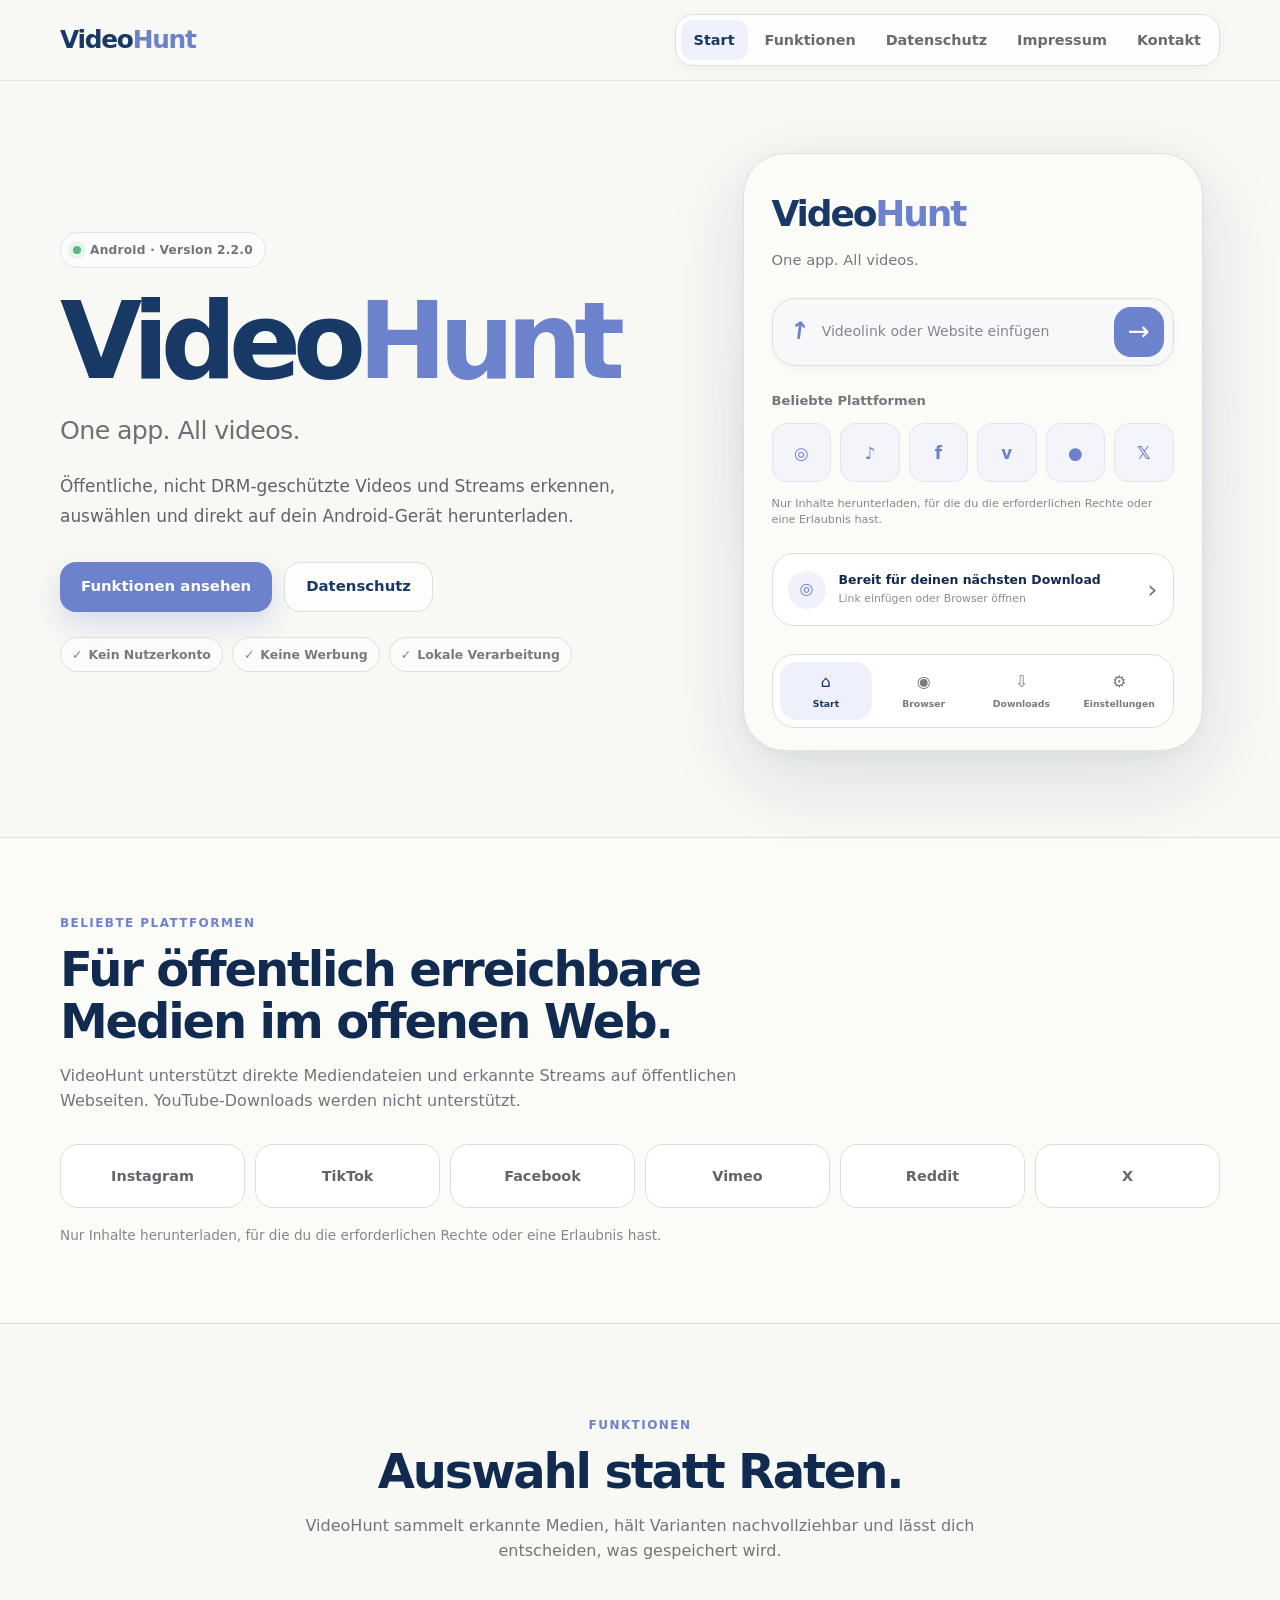
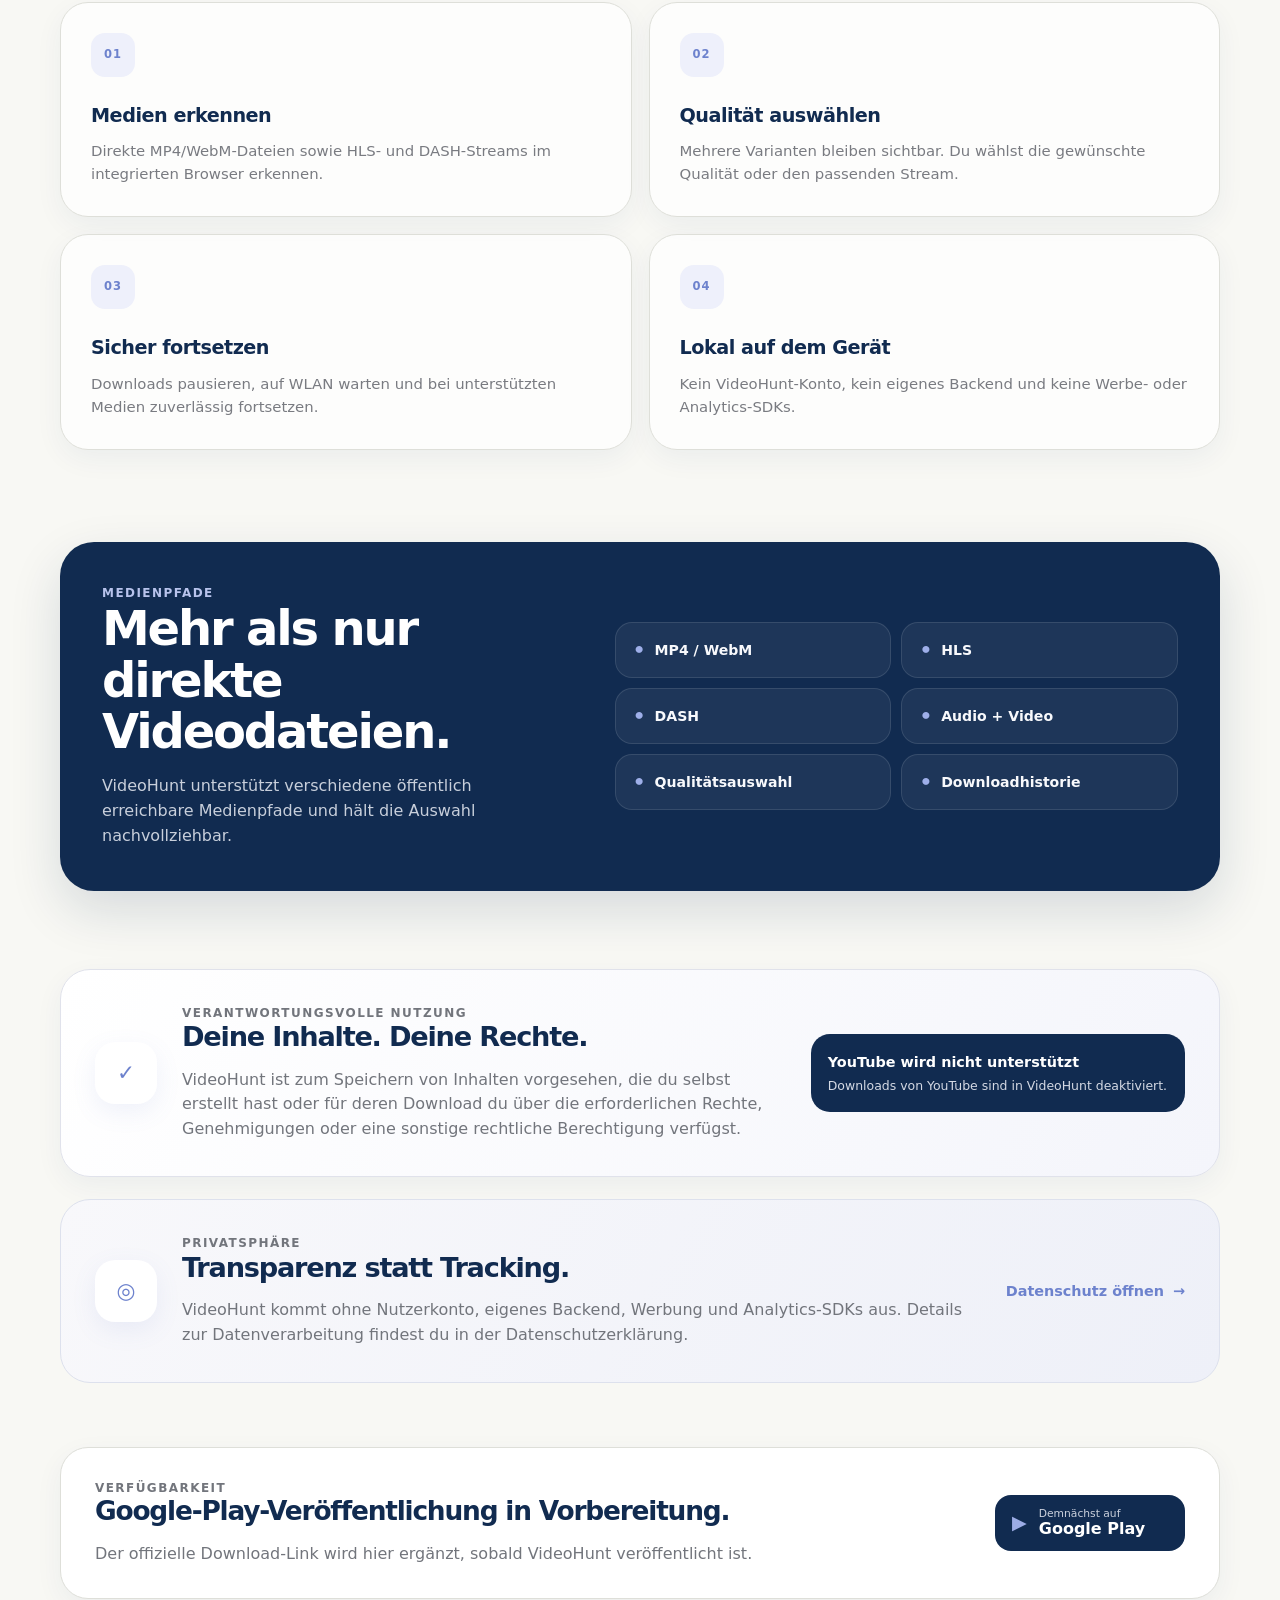
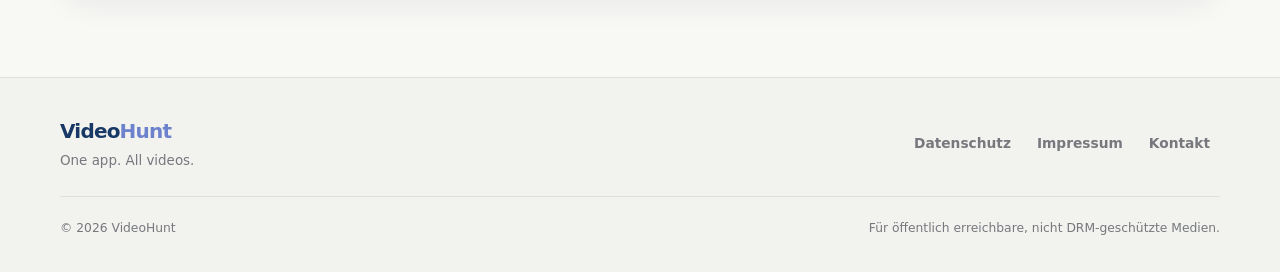
==== commit 2a6c7d87: "VideoHunt-site-privacy-polish-2026-08-28" ====
--- a/index.html
+++ b/index.html
@@ -181,7 +181,7 @@
       </nav>
     </div>
     <div class="shell footer-bottom">
-      <span>© 2026 Lion Mehl · VideoHunt</span>
+      <span>© 2026 VideoHunt</span>
       <span>Für öffentlich erreichbare, nicht DRM-geschützte Medien.</span>
     </div>
   </footer>
